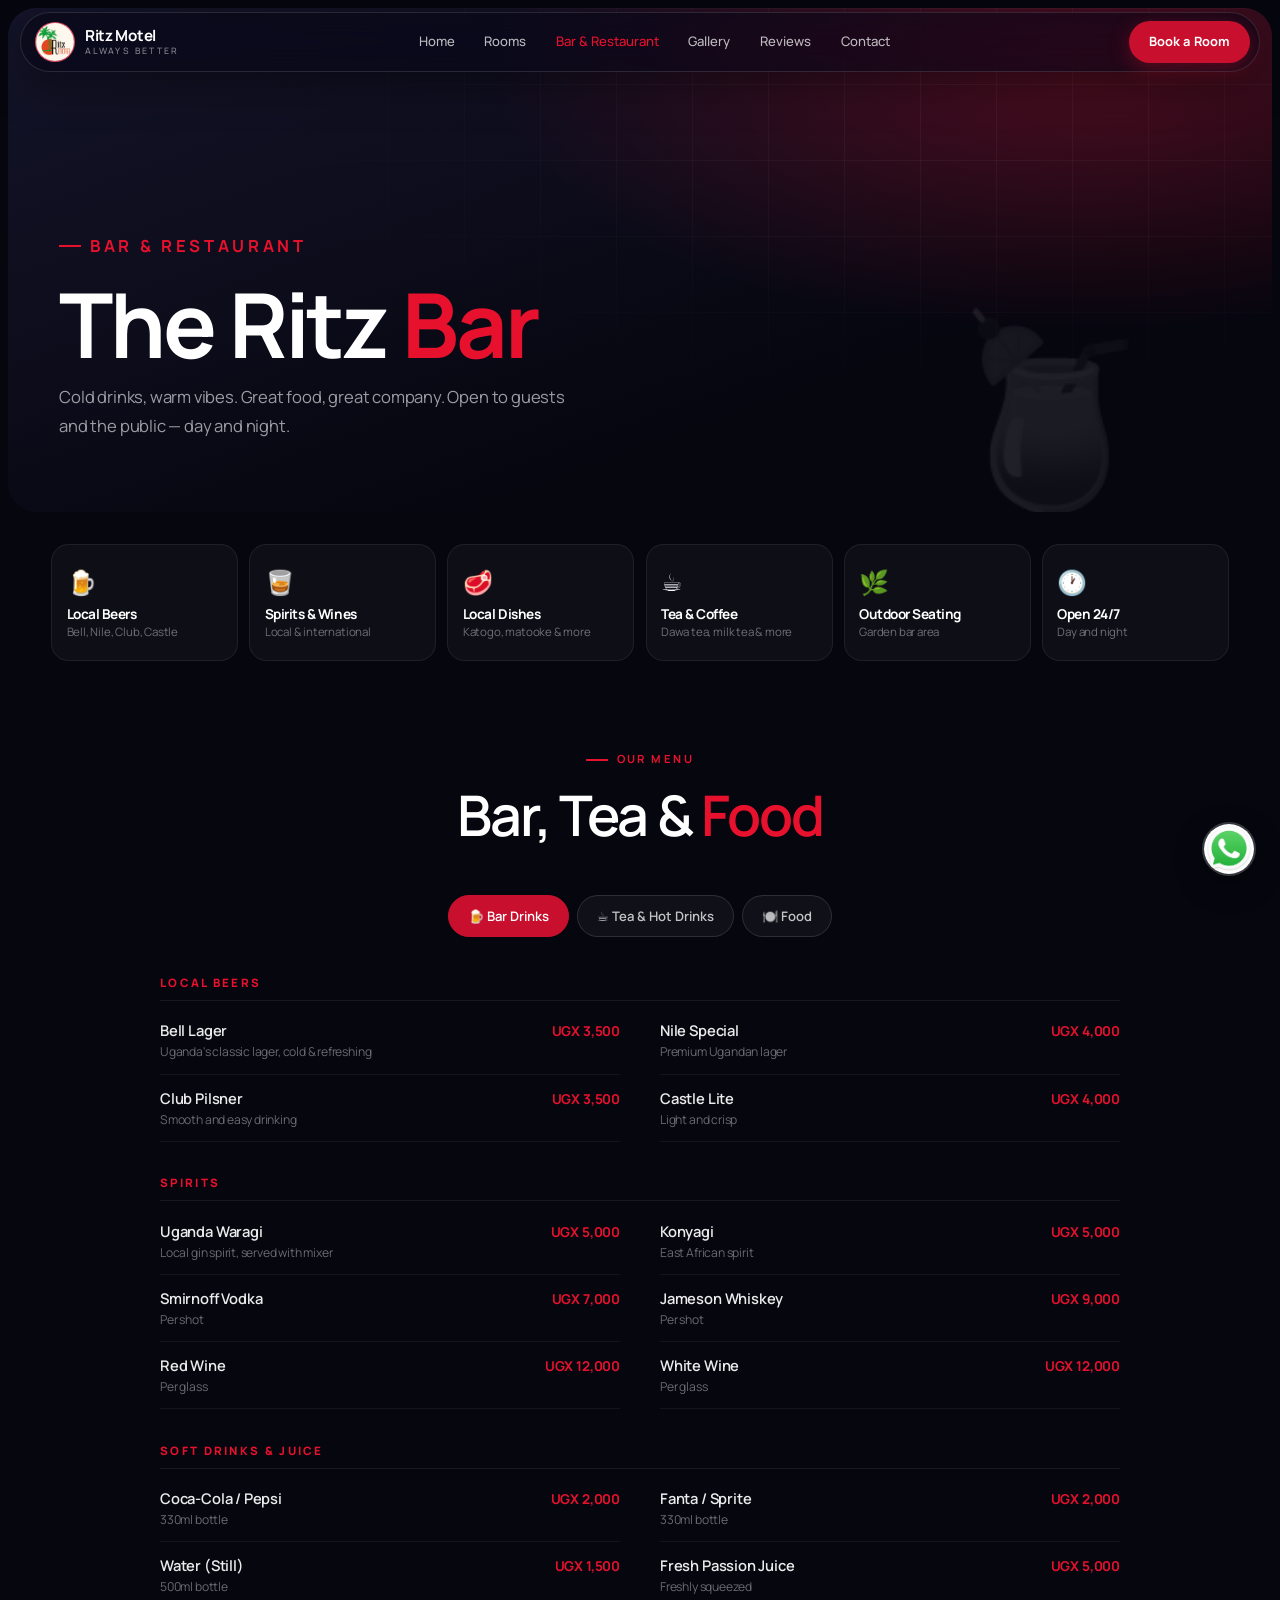
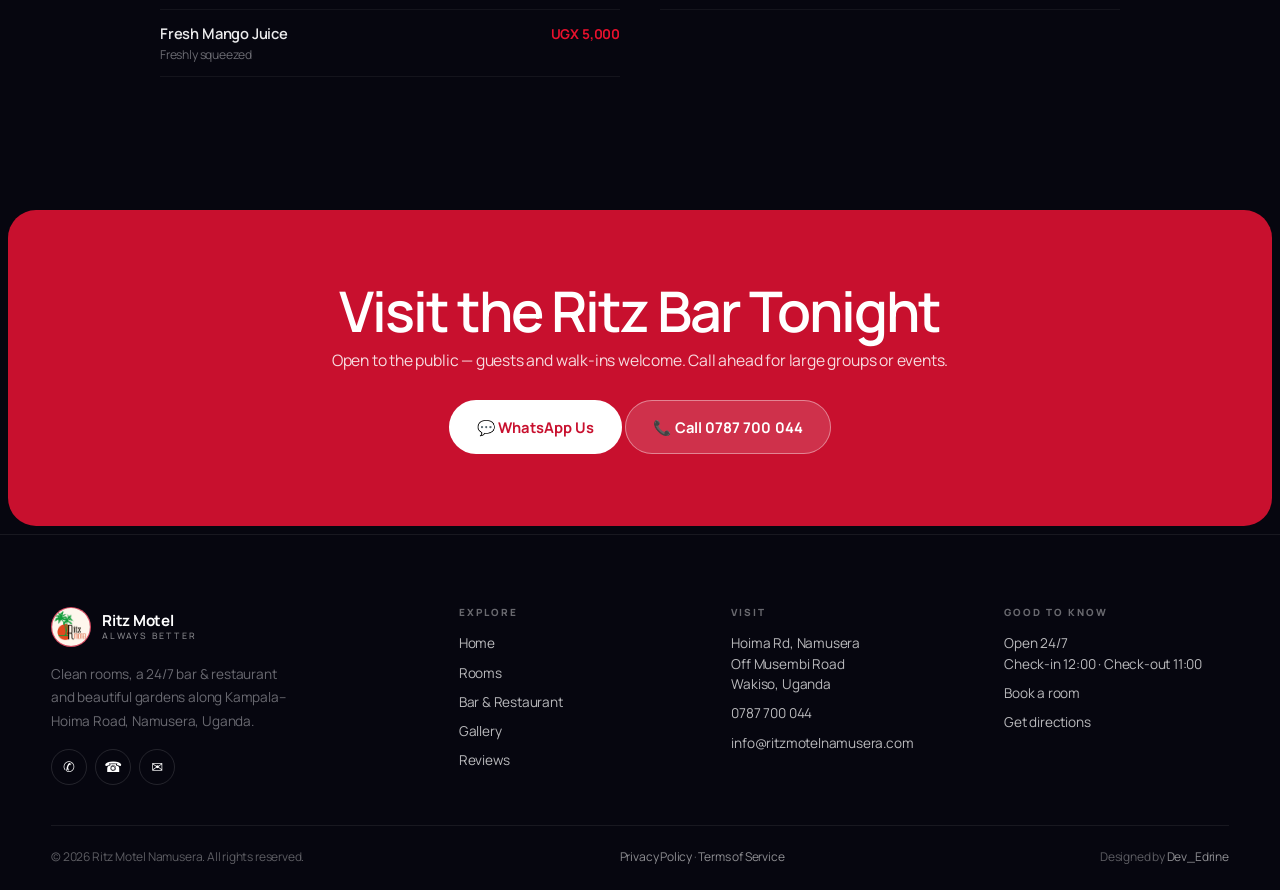
==== bar.html @ d5cdb5a2 "Redesign front-end with vibrant dark theme - New design system in style.css (Manrope, dark ink surfa" ====
<!DOCTYPE html>
<html lang="en">
<head>
<meta charset="UTF-8">
<meta name="viewport" content="width=device-width, initial-scale=1.0">
<title>Bar & Restaurant – Ritz Motel Namusera | Drinks, Food & Tea</title>
<meta name="description" content="Visit the Ritz Motel bar and restaurant. Cold beers, spirits, fresh juices, nyama choma, Ugandan dishes, tea & coffee. Open 24/7 to guests and the public.">
<meta name="robots" content="index, follow">
<link rel="canonical" href="https://ritzmotelnamusera.com/bar">
<meta property="og:type" content="website">
<meta property="og:url" content="https://ritzmotelnamusera.com/bar">
<meta property="og:title" content="Bar & Restaurant – Ritz Motel Namusera | Drinks, Food & Tea">
<meta property="og:description" content="Visit the Ritz Motel bar and restaurant. Cold beers, spirits, fresh juices, nyama choma, Ugandan dishes, tea & coffee. Open 24/7 to guests and the public.">
<meta property="og:image" content="https://ritzmotelnamusera.com/entrance_night.jpg">
<link rel="icon" type="image/jpeg" href="IMG_20260613_023639.jpg">
<link rel="preconnect" href="https://fonts.googleapis.com">
<link rel="preconnect" href="https://fonts.gstatic.com" crossorigin>
<link href="https://fonts.googleapis.com/css2?family=Manrope:wght@400;500;600;700;800&display=swap" rel="stylesheet">
<link rel="stylesheet" href="style.css">
</head>
<body>

<!-- NAV -->
<nav>
  <div class="nav-logo">
    <img src="IMG_20260613_023639.jpg" class="logo-icon" alt="Ritz Motel logo">
    <div class="logo-text">Ritz Motel <span>Always Better</span></div>
  </div>
  <ul class="nav-links" id="navLinks">
    <li><a href="index.html">Home</a></li>
    <li><a href="rooms.html">Rooms</a></li>
    <li><a href="bar.html" style="color:var(--red);">Bar &amp; Restaurant</a></li>
    <li><a href="gallery.html">Gallery</a></li>
    <li><a href="reviews.html">Reviews</a></li>
    <li><a href="index.html#contact">Contact</a></li>
  </ul>
  <a href="book.html" class="nav-cta">Book a Room</a>
  <button class="nav-toggle" aria-label="Menu" onclick="document.getElementById('navLinks').classList.toggle('open')">☰</button>
</nav>

<!-- PAGE HERO -->
<section class="page-hero">
  <div class="page-hero-content">
    <p class="sec-label">Bar & Restaurant</p>
    <h1>The Ritz <em>Bar</em></h1>
    <p>Cold drinks, warm vibes. Great food, great company. Open to guests and the public — day and night.</p>
  </div>
  <div class="page-hero-deco">🍹</div>
</section>

<!-- BAR HIGHLIGHTS STRIP -->
<div class="bar-hero-strip">
  <div class="bhs-item"><div class="bhi">🍺</div><h4>Local Beers</h4><p>Bell, Nile, Club, Castle</p></div>
  <div class="bhs-item"><div class="bhi">🥃</div><h4>Spirits & Wines</h4><p>Local & international</p></div>
  <div class="bhs-item"><div class="bhi">🥩</div><h4>Local Dishes</h4><p>Katogo, matooke & more</p></div>
  <div class="bhs-item"><div class="bhi">☕</div><h4>Tea & Coffee</h4><p>Dawa tea, milk tea & more</p></div>
  <div class="bhs-item"><div class="bhi">🌿</div><h4>Outdoor Seating</h4><p>Garden bar area</p></div>
  <div class="bhs-item"><div class="bhi">🕐</div><h4>Open 24/7</h4><p>Day and night</p></div>
</div>

<!-- MENU SECTION -->
<section class="menu-section">
  <div class="sec-head">
    <p class="sec-label">Our Menu</p>
    <h2>Bar, Tea & <em>Food</em></h2>
  </div>

  <div class="menu-tabs">
    <button class="menu-tab active" onclick="switchTab('drinks', this)">🍺 Bar Drinks</button>
    <button class="menu-tab" onclick="switchTab('tea', this)">☕ Tea & Hot Drinks</button>
    <button class="menu-tab" onclick="switchTab('food', this)">🍽️ Food</button>
  </div>

  <!-- BAR DRINKS PANEL -->
  <div class="menu-panel active" id="tab-drinks">
    <div class="menu-cat">
      <h3>Local Beers</h3>
      <div class="menu-items-grid">
        <div class="menu-item"><div class="mi-left"><div class="mi-name">Bell Lager</div><div class="mi-desc">Uganda's classic lager, cold & refreshing</div></div><div class="mi-price">UGX 3,500</div></div>
        <div class="menu-item"><div class="mi-left"><div class="mi-name">Nile Special</div><div class="mi-desc">Premium Ugandan lager</div></div><div class="mi-price">UGX 4,000</div></div>
        <div class="menu-item"><div class="mi-left"><div class="mi-name">Club Pilsner</div><div class="mi-desc">Smooth and easy drinking</div></div><div class="mi-price">UGX 3,500</div></div>
        <div class="menu-item"><div class="mi-left"><div class="mi-name">Castle Lite</div><div class="mi-desc">Light and crisp</div></div><div class="mi-price">UGX 4,000</div></div>
      </div>
    </div>
    <div class="menu-cat">
      <h3>Spirits</h3>
      <div class="menu-items-grid">
        <div class="menu-item"><div class="mi-left"><div class="mi-name">Uganda Waragi</div><div class="mi-desc">Local gin spirit, served with mixer</div></div><div class="mi-price">UGX 5,000</div></div>
        <div class="menu-item"><div class="mi-left"><div class="mi-name">Konyagi</div><div class="mi-desc">East African spirit</div></div><div class="mi-price">UGX 5,000</div></div>
        <div class="menu-item"><div class="mi-left"><div class="mi-name">Smirnoff Vodka</div><div class="mi-desc">Per shot</div></div><div class="mi-price">UGX 7,000</div></div>
        <div class="menu-item"><div class="mi-left"><div class="mi-name">Jameson Whiskey</div><div class="mi-desc">Per shot</div></div><div class="mi-price">UGX 9,000</div></div>
        <div class="menu-item"><div class="mi-left"><div class="mi-name">Red Wine</div><div class="mi-desc">Per glass</div></div><div class="mi-price">UGX 12,000</div></div>
        <div class="menu-item"><div class="mi-left"><div class="mi-name">White Wine</div><div class="mi-desc">Per glass</div></div><div class="mi-price">UGX 12,000</div></div>
      </div>
    </div>
    <div class="menu-cat">
      <h3>Soft Drinks & Juice</h3>
      <div class="menu-items-grid">
        <div class="menu-item"><div class="mi-left"><div class="mi-name">Coca-Cola / Pepsi</div><div class="mi-desc">330ml bottle</div></div><div class="mi-price">UGX 2,000</div></div>
        <div class="menu-item"><div class="mi-left"><div class="mi-name">Fanta / Sprite</div><div class="mi-desc">330ml bottle</div></div><div class="mi-price">UGX 2,000</div></div>
        <div class="menu-item"><div class="mi-left"><div class="mi-name">Water (Still)</div><div class="mi-desc">500ml bottle</div></div><div class="mi-price">UGX 1,500</div></div>
        <div class="menu-item"><div class="mi-left"><div class="mi-name">Fresh Passion Juice</div><div class="mi-desc">Freshly squeezed</div></div><div class="mi-price">UGX 5,000</div></div>
        <div class="menu-item"><div class="mi-left"><div class="mi-name">Fresh Mango Juice</div><div class="mi-desc">Freshly squeezed</div></div><div class="mi-price">UGX 5,000</div></div>
      </div>
    </div>
  </div>

  <!-- TEA & HOT DRINKS PANEL -->
  <div class="menu-panel" id="tab-tea">
    <div class="menu-cat">
      <h3>Tea & Coffee</h3>
      <div class="menu-items-grid">
        <div class="menu-item"><div class="mi-left"><div class="mi-name">Black Tea</div><div class="mi-desc">Plain, no milk</div></div><div class="mi-price">UGX 3,000</div></div>
        <div class="menu-item"><div class="mi-left"><div class="mi-name">Milk Tea</div><div class="mi-desc">Tea with fresh milk</div></div><div class="mi-price">UGX 5,000</div></div>
        <div class="menu-item"><div class="mi-left"><div class="mi-name">Lemon Tea</div><div class="mi-desc">Tea with fresh lemon</div></div><div class="mi-price">UGX 5,000</div></div>
        <div class="menu-item"><div class="mi-left"><div class="mi-name">Dawa Tea</div><div class="mi-desc">Ginger, lemon & honey herbal tea</div></div><div class="mi-price">UGX 10,000</div></div>
        <div class="menu-item"><div class="mi-left"><div class="mi-name">Black Coffee</div><div class="mi-desc">Strong Ugandan coffee</div></div><div class="mi-price">UGX 8,000</div></div>
        <div class="menu-item"><div class="mi-left"><div class="mi-name">Milk Coffee</div><div class="mi-desc">Coffee with fresh milk</div></div><div class="mi-price">UGX 7,000</div></div>
        <div class="menu-item"><div class="mi-left"><div class="mi-name">Plain Milk</div><div class="mi-desc">Fresh whole milk, hot or cold</div></div><div class="mi-price">UGX 5,000</div></div>
        <div class="menu-item"><div class="mi-left"><div class="mi-name">Hot Water</div><div class="mi-desc">Per flask</div></div><div class="mi-price">UGX 1,500</div></div>
        <div class="menu-item"><div class="mi-left"><div class="mi-name">Honey (Extra)</div><div class="mi-desc">Added to any drink</div></div><div class="mi-price">UGX 1,000</div></div>
      </div>
    </div>
  </div>

  <!-- FOOD PANEL -->
  <div class="menu-panel" id="tab-food">
    <div class="menu-cat">
      <h3>Main Dishes</h3>
      <div class="menu-items-grid">
        <div class="menu-item"><div class="mi-left"><div class="mi-name">Chips & Chicken</div><div class="mi-desc">Served with salad/kachumbari</div></div><div class="mi-price">UGX 25,000</div></div>
        <div class="menu-item"><div class="mi-left"><div class="mi-name">Beef & Chips</div><div class="mi-desc">Served with salad/kachumbari</div></div><div class="mi-price">UGX 25,000</div></div>
        <div class="menu-item"><div class="mi-left"><div class="mi-name">Goat Meat & Chips</div><div class="mi-desc">Served with salad/kachumbari</div></div><div class="mi-price">UGX 30,000</div></div>
        <div class="menu-item"><div class="mi-left"><div class="mi-name">Fish & Chips</div><div class="mi-desc">Served with salad/kachumbari</div></div><div class="mi-price">UGX 35,000</div></div>
        <div class="menu-item"><div class="mi-left"><div class="mi-name">Gizzard & Liver</div><div class="mi-desc">Served with salad/kachumbari</div></div><div class="mi-price">UGX 30,000</div></div>
        <div class="menu-item"><div class="mi-left"><div class="mi-name">Meat Katogo + Matooke</div><div class="mi-desc">Traditional Ugandan dish</div></div><div class="mi-price">UGX 10,000</div></div>
      </div>
    </div>
    <div class="menu-cat">
      <h3>Light Bites</h3>
      <div class="menu-items-grid">
        <div class="menu-item"><div class="mi-left"><div class="mi-name">Plain Chips</div><div class="mi-desc">French fries</div></div><div class="mi-price">UGX 10,000</div></div>
        <div class="menu-item"><div class="mi-left"><div class="mi-name">Plain Chips with Salad</div><div class="mi-desc">Fries + kachumbari</div></div><div class="mi-price">UGX 10,000</div></div>
        <div class="menu-item"><div class="mi-left"><div class="mi-name">Potato Wedges</div><div class="mi-desc">Seasoned oven wedges</div></div><div class="mi-price">UGX 10,000</div></div>
        <div class="menu-item"><div class="mi-left"><div class="mi-name">2 Eggs</div><div class="mi-desc">Fried or boiled</div></div><div class="mi-price">UGX 5,000</div></div>
        <div class="menu-item"><div class="mi-left"><div class="mi-name">Beef Samosa (pair)</div><div class="mi-desc">Two beef-filled samosas</div></div><div class="mi-price">UGX 4,000</div></div>
        <div class="menu-item"><div class="mi-left"><div class="mi-name">Chicken Samosa (pair)</div><div class="mi-desc">Two chicken-filled samosas</div></div><div class="mi-price">UGX 5,000</div></div>
        <div class="menu-item"><div class="mi-left"><div class="mi-name">Bread (3/4 slices)</div><div class="mi-desc">Plain or with butter</div></div><div class="mi-price">UGX 3,000</div></div>
      </div>
    </div>
    <div class="menu-cat">
      <h3>Ugandan Staples</h3>
      <div class="menu-items-grid">
        <div class="menu-item"><div class="mi-left"><div class="mi-name">Plain Katogo (Veg) + Matooke</div><div class="mi-desc">Vegetable katogo, traditional style</div></div><div class="mi-price">UGX 10,000</div></div>
        <div class="menu-item"><div class="mi-left"><div class="mi-name">Rice</div><div class="mi-desc">Plain steamed rice</div></div><div class="mi-price">UGX 5,000</div></div>
        <div class="menu-item"><div class="mi-left"><div class="mi-name">Matooke</div><div class="mi-desc">Steamed green banana</div></div><div class="mi-price">UGX 10,000</div></div>
        <div class="menu-item"><div class="mi-left"><div class="mi-name">Cassava</div><div class="mi-desc">Boiled cassava</div></div><div class="mi-price">UGX 5,000</div></div>
        <div class="menu-item"><div class="mi-left"><div class="mi-name">Cowpeas</div><div class="mi-desc">Cooked cowpea beans</div></div><div class="mi-price">UGX 10,000</div></div>
      </div>
    </div>
    <div style="background:rgba(255,255,255,0.04);border:1px solid rgba(255,255,255,0.12);border-radius:12px;padding:16px 20px;margin-top:18px;font-size:13px;color:var(--muted);line-height:1.7;">
      <strong>📝 Note:</strong> All dishes are served with salad/kachumbari. The accompaniment can be changed to posho, rice, spaghetti, matooke, or cassava — just ask!
    </div>
  </div>
</section>

<!-- BOOKING BANNER -->
<section class="book-banner">
  <h2>Visit the Ritz Bar Tonight</h2>
  <p>Open to the public — guests and walk-ins welcome. Call ahead for large groups or events.</p>
  <a href="https://wa.me/256787700044?text=Hello%20Ritz%20Motel!%20I'd%20like%20to%20enquire%20about%20the%20bar%20and%20restaurant." class="btn-wa" target="_blank">💬 WhatsApp Us</a>
  <a href="tel:+256787700044" class="btn-call">📞 Call 0787 700 044</a>
</section>

<!-- FOOTER -->
<footer>
  <div class="footer-inner">
    <div class="footer-grid">
      <div class="footer-brand">
        <div class="nav-logo">
          <img src="IMG_20260613_023639.jpg" class="logo-icon" alt="Ritz Motel logo">
          <div class="logo-text">Ritz Motel <span>Always Better</span></div>
        </div>
        <p>Clean rooms, a 24/7 bar &amp; restaurant and beautiful gardens along Kampala–Hoima Road, Namusera, Uganda.</p>
        <div class="footer-social">
          <a href="https://wa.me/256787700044" aria-label="WhatsApp" target="_blank" rel="noopener">✆</a>
          <a href="tel:+256787700044" aria-label="Call">☎</a>
          <a href="mailto:info@ritzmotelnamusera.com" aria-label="Email">✉</a>
        </div>
      </div>
      <div class="footer-col">
        <h5>Explore</h5>
        <a href="index.html">Home</a>
        <a href="rooms.html">Rooms</a>
        <a href="bar.html">Bar &amp; Restaurant</a>
        <a href="gallery.html">Gallery</a>
        <a href="reviews.html">Reviews</a>
      </div>
      <div class="footer-col">
        <h5>Visit</h5>
        <p>Hoima Rd, Namusera<br>Off Musembi Road<br>Wakiso, Uganda</p>
        <a href="tel:+256787700044">0787 700 044</a>
        <a href="mailto:info@ritzmotelnamusera.com">info@ritzmotelnamusera.com</a>
      </div>
      <div class="footer-col">
        <h5>Good to know</h5>
        <p>Open 24/7<br>Check-in 12:00 · Check-out 11:00</p>
        <a href="book.html">Book a room</a>
        <a href="index.html#contact">Get directions</a>
      </div>
    </div>
    <div class="footer-bottom">
      <span>© 2026 Ritz Motel Namusera. All rights reserved.</span>
      <span><a href="privacy.html">Privacy Policy</a> · <a href="terms.html">Terms of Service</a></span>
      <span>Designed by <a href="https://wa.me/256761273024" target="_blank" rel="noopener">Dev_Edrine</a></span>
    </div>
  </div>
</footer>

<a href="https://wa.me/256787700044"><img src="images (4).jpeg" class="float-wa" title="Chat on WhatsApp"></a>

<script>

  function switchTab(tab, btn) {
    document.querySelectorAll('.menu-panel').forEach(p => p.classList.remove('active'));
    document.querySelectorAll('.menu-tab').forEach(b => b.classList.remove('active'));
    document.getElementById('tab-' + tab).classList.add('active');
    btn.classList.add('active');
  }
</script>
</body>
</html>
---- style.css ----
/* =========================================================
   RITZ MOTEL NAMUSERA — VIBRANT EDITION
   Dark editorial look · Manrope · red accent
========================================================= */

:root {
  /* brand */
  --red: #C8102E;
  --red-bright: #E8112D;
  --red-dark: #9B0C22;
  --red-light: #FDECEA;

  /* dark surfaces */
  --ink: #06060F;
  --ink-2: #0C0C1C;
  --ink-3: #14142A;

  /* light surfaces */
  --paper: #F1F1F4;
  --paper-2: #F8F8FB;
  --white: #FFFFFF;
  --cream: #F6F1EC;
  --off-white: #F1F1F4;

  /* type */
  --text: #0A0A14;
  --text-soft: #5B5B70;
  --muted: rgba(245, 245, 250, 0.62);
  --muted-2: rgba(245, 245, 250, 0.42);

  /* lines */
  --border: #E3E3EA;
  --line-dark: rgba(255, 255, 255, 0.12);
  --line-dark-soft: rgba(255, 255, 255, 0.07);

  --gold: #D9A441;
  --green: #2E7D32;
  --green-light: #E8F5E9;

  --maxw: 1280px;
  --gutter: clamp(1.15rem, 4vw, 4.25rem);
  --radius-xl: 2rem;
  --radius-lg: 1.35rem;
  --radius-md: 1rem;
  --radius-pill: 100px;
  --ease: cubic-bezier(.22, .8, .28, 1);
}

*, *::before, *::after { margin: 0; padding: 0; box-sizing: border-box; }

html { scroll-behavior: smooth; -webkit-text-size-adjust: 100%; }

body {
  font-family: 'Manrope', 'Tahoma', system-ui, sans-serif;
  background: var(--ink);
  color: #F5F5FA;
  font-size: 1.0625rem;
  line-height: 1.5;
  letter-spacing: -0.011em;
  overflow-x: hidden;
  -webkit-font-smoothing: antialiased;
}

img { max-width: 100%; display: block; }
a { color: inherit; }
button { font-family: inherit; }
::selection { background: var(--red); color: #fff; }

h1, h2, h3, h4, h5 {
  font-weight: 700;
  letter-spacing: -0.035em;
  line-height: 1.02;
}
h1 { font-size: clamp(2.9rem, 7vw, 5.75rem); }
h2 { font-size: clamp(2rem, 4.4vw, 3.5rem); font-weight: 600; }
h3 { font-size: clamp(1.35rem, 2.2vw, 1.9rem); }
h4 { font-size: 1.05rem; }
p { line-height: 1.65; }

/* ── shared bits ───────────────────────────────────────── */
.padding-global { width: 100%; max-width: var(--maxw); margin: 0 auto; padding-left: var(--gutter); padding-right: var(--gutter); }

.sec-label {
  display: flex;
  align-items: center;
  gap: 0.55rem;
  font-size: 0.7rem;
  font-weight: 700;
  letter-spacing: 0.22em;
  text-transform: uppercase;
  color: var(--red-bright);
  margin-bottom: 1.1rem;
}
.sec-label::before {
  content: '';
  width: 22px;
  height: 2px;
  background: var(--red-bright);
  flex-shrink: 0;
}

.sec-head { text-align: center; margin-bottom: clamp(2.25rem, 4vw, 3.5rem); }
.sec-head .sec-label { justify-content: center; }
.sec-head h2 { color: var(--text); }
.sec-head h2 em { color: var(--red); font-style: normal; }

h1 em, h2 em, h3 em, .hero h1 em, .about-text h2 em,
.bar-hero h2 em, .contact h2 em, .rooms-header h2 em,
.bar-text h2 em { font-style: normal; color: var(--red-bright); }

.section-light {
  background: var(--paper);
  color: var(--text);
  border-radius: var(--radius-xl);
  margin: 0 0.5rem;
}
.section-dark { background: var(--ink); color: #F5F5FA; }

/* ── NAV ───────────────────────────────────────────────── */
nav {
  position: fixed;
  top: 0.75rem;
  left: 50%;
  transform: translateX(-50%);
  z-index: 1000;
  width: calc(100% - 1.5rem);
  max-width: 1240px;
  display: flex;
  align-items: center;
  gap: 0.75rem;
  padding: 0.5rem 0.55rem 0.5rem 0.85rem;
  background: rgba(8, 8, 22, 0.68);
  border: 1px solid rgba(255, 255, 255, 0.12);
  border-radius: var(--radius-pill);
  backdrop-filter: blur(20px) saturate(150%);
  -webkit-backdrop-filter: blur(20px) saturate(150%);
  box-shadow: 0 14px 44px rgba(0, 0, 0, 0.38);
}

.nav-logo { display: flex; align-items: center; gap: 0.65rem; flex-shrink: 0; }

.logo-icon {
  width: 40px;
  height: 40px;
  border-radius: 50%;
  object-fit: cover;
  border: 1px solid rgba(255, 255, 255, 0.25);
  background: var(--red);
  flex-shrink: 0;
}

.logo-text {
  font-size: 0.95rem;
  font-weight: 700;
  line-height: 1.05;
  letter-spacing: -0.02em;
  color: #fff;
  white-space: nowrap;
}
.logo-text span {
  display: block;
  font-size: 0.55rem;
  font-weight: 500;
  letter-spacing: 0.24em;
  text-transform: uppercase;
  color: rgba(255, 255, 255, 0.5);
  margin-top: 3px;
}

.nav-links {
  display: flex;
  align-items: center;
  gap: 0.15rem;
  list-style: none;
  margin-left: auto;
  margin-right: auto;
}
.nav-links a {
  display: inline-block;
  padding: 0.55rem 0.85rem;
  border-radius: var(--radius-pill);
  color: rgba(255, 255, 255, 0.72);
  text-decoration: none;
  font-size: 0.82rem;
  font-weight: 500;
  letter-spacing: 0;
  transition: color .2s, background .2s;
  white-space: nowrap;
}
.nav-links a:hover { color: #fff; background: rgba(255, 255, 255, 0.08); }
.nav-links a[style*="var(--red)"] { color: var(--red-bright) !important; }

.nav-cta {
  flex-shrink: 0;
  display: inline-flex;
  align-items: center;
  gap: 0.4rem;
  background: var(--red);
  color: #fff;
  padding: 0.7rem 1.25rem;
  border-radius: var(--radius-pill);
  text-decoration: none;
  font-size: 0.8rem;
  font-weight: 700;
  letter-spacing: 0.01em;
  white-space: nowrap;
  transition: background .2s, transform .2s, box-shadow .2s;
  box-shadow: 0 6px 20px rgba(200, 16, 46, 0.35);
}
.nav-cta:hover { background: var(--red-bright); transform: translateY(-1px); box-shadow: 0 10px 26px rgba(200, 16, 46, 0.45); }

.nav-toggle {
  display: none;
  background: rgba(255, 255, 255, 0.08);
  border: 1px solid var(--line-dark);
  color: #fff;
  font-size: 1.1rem;
  width: 42px;
  height: 42px;
  border-radius: 50%;
  cursor: pointer;
  flex-shrink: 0;
}

/* ── BUTTONS ───────────────────────────────────────────── */
.btn-red, .btn-ghost, .btn-outline, .btn-outline-red, .btn-small,
.room-btn, .bf-submit, .rf-submit, .btn-wa, .btn-call {
  display: inline-flex;
  align-items: center;
  justify-content: center;
  gap: 0.5rem;
  border-radius: var(--radius-pill);
  font-family: inherit;
  font-size: 0.92rem;
  font-weight: 700;
  letter-spacing: 0.005em;
  text-decoration: none;
  border: 1px solid transparent;
  cursor: pointer;
  padding: 0.95rem 1.7rem;
  transition: transform .25s var(--ease), background .25s, color .25s, border-color .25s, box-shadow .25s;
}

.btn-red {
  background: var(--red);
  color: #fff;
  box-shadow: 0 8px 26px rgba(200, 16, 46, 0.35);
}
.btn-red:hover { background: var(--red-bright); transform: translateY(-2px); box-shadow: 0 12px 32px rgba(200, 16, 46, 0.45); }

.btn-ghost {
  background: rgba(255, 255, 255, 0.07);
  border-color: rgba(255, 255, 255, 0.28);
  color: #fff;
  backdrop-filter: blur(12px);
}
.btn-ghost:hover { background: #fff; color: var(--ink); border-color: #fff; transform: translateY(-2px); }

.btn-outline, .btn-outline-red {
  background: transparent;
  border-color: var(--red);
  color: var(--red);
}
.btn-outline:hover, .btn-outline-red:hover { background: var(--red); color: #fff; transform: translateY(-2px); }

.btn-small {
  padding: 0.7rem 1.25rem;
  font-size: 0.8rem;
  background: var(--red);
  color: #fff;
}
.btn-small:hover { background: var(--red-bright); transform: translateY(-2px); }

/* ── HERO ──────────────────────────────────────────────── */
.hero {
  position: relative;
  margin: 0.5rem;
  height: calc(100svh - 1rem);
  min-height: 640px;
  border-radius: 1.75rem;
  overflow: hidden;
  background: #0A0A18;
  display: flex;
  align-items: flex-end;
  padding: 0 var(--gutter) clamp(8.5rem, 16vh, 11rem);
  isolation: isolate;
}

.hero-carousel { position: absolute; inset: 0; z-index: 0; }
.carousel-slide {
  position: absolute;
  inset: 0;
  background-size: cover;
  background-position: center;
  opacity: 0;
  transform: scale(1.04);
  transition: opacity 1.2s ease, transform 7s linear;
}
.carousel-slide.active { opacity: 1; transform: scale(1); }

.hero-overlay {
  position: absolute;
  inset: 0;
  z-index: 1;
  background:
    radial-gradient(90% 70% at 15% 90%, rgba(6, 6, 15, 0.85) 0%, rgba(6, 6, 15, 0) 62%),
    linear-gradient(180deg, rgba(6, 6, 15, 0.35) 0%, rgba(6, 6, 15, 0.15) 38%, rgba(6, 6, 15, 0.88) 100%);
}

.hero-content {
  position: relative;
  z-index: 3;
  text-align: left;
  color: #fff;
  max-width: 900px;
  animation: fadeInUp .9s var(--ease);
}

.hero-tag {
  display: inline-flex;
  align-items: center;
  gap: 0.55rem;
  padding: 0.5rem 1rem 0.5rem 0.8rem;
  border: 1px solid rgba(255, 255, 255, 0.2);
  background: rgba(255, 255, 255, 0.07);
  border-radius: var(--radius-pill);
  backdrop-filter: blur(10px);
  font-size: 0.68rem;
  font-weight: 600;
  letter-spacing: 0.2em;
  text-transform: uppercase;
  color: rgba(255, 255, 255, 0.88);
  margin-bottom: 1.4rem;
}
.hero-tag::before {
  content: '';
  width: 7px;
  height: 7px;
  border-radius: 50%;
  background: var(--red-bright);
  box-shadow: 0 0 0 4px rgba(232, 17, 45, 0.22);
}

.hero h1 {
  font-size: clamp(3.2rem, 8.2vw, 7rem);
  font-weight: 700;
  line-height: 0.94;
  letter-spacing: -0.05em;
  margin-bottom: 0.9rem;
}
.hero h1 em { color: var(--red-bright); }

.hero-sub {
  font-size: 0.82rem;
  font-weight: 500;
  letter-spacing: 0.24em;
  text-transform: uppercase;
  color: rgba(255, 255, 255, 0.62);
  margin-bottom: 1.1rem;
}

.hero-bar { display: none; }

.hero-content > p:last-of-type {
  font-size: clamp(0.95rem, 1.3vw, 1.08rem);
  line-height: 1.6;
  color: rgba(255, 255, 255, 0.78);
  max-width: 540px;
  margin-bottom: 1.9rem;
}

.hero-btns { display: flex; gap: 0.75rem; flex-wrap: wrap; }

.carousel-dots {
  position: absolute;
  right: var(--gutter);
  bottom: clamp(8.6rem, 16.2vh, 11.2rem);
  z-index: 4;
  display: flex;
  align-items: center;
  gap: 0.5rem;
}
.dot {
  width: 8px;
  height: 8px;
  border-radius: var(--radius-pill);
  border: none;
  background: rgba(255, 255, 255, 0.4);
  cursor: pointer;
  padding: 0;
  transition: all .3s var(--ease);
}
.dot:hover { background: rgba(255, 255, 255, 0.75); }
.dot.active { width: 30px; background: var(--red-bright); }

.scroll-hint { display: none; }

@keyframes fadeInUp {
  from { opacity: 0; transform: translateY(28px); }
  to { opacity: 1; transform: translateY(0); }
}

/* ── STRIP / floating hero cards ───────────────────────── */
.strip {
  position: relative;
  z-index: 6;
  max-width: 1240px;
  margin: -7rem auto 0;
  padding: 0 var(--gutter);
  display: grid;
  grid-template-columns: repeat(4, 1fr);
  gap: 0.7rem;
}

.strip-item {
  position: relative;
  display: flex;
  flex-direction: column;
  justify-content: flex-end;
  min-height: 190px;
  padding: 1.1rem;
  border-radius: 1.15rem;
  overflow: hidden;
  text-decoration: none;
  color: #fff;
  background: #16162C;
  border: 1px solid rgba(255, 255, 255, 0.14);
  isolation: isolate;
  transition: transform .35s var(--ease), border-color .35s;
}
.strip-item::after {
  content: '';
  position: absolute;
  inset: 0;
  z-index: -1;
  background: linear-gradient(180deg, rgba(6, 6, 15, 0.05) 0%, rgba(6, 6, 15, 0.55) 58%, rgba(6, 6, 15, 0.92) 100%);
}
.strip-item:hover { transform: translateY(-6px); border-color: rgba(232, 17, 45, 0.65); }

.strip-img {
  position: absolute;
  inset: 0;
  z-index: -2;
  background-size: cover;
  background-position: center;
  transition: transform .7s var(--ease);
}
.strip-item:hover .strip-img { transform: scale(1.07); }

.strip-num {
  position: absolute;
  top: 0.85rem;
  left: 1.1rem;
  font-size: 0.7rem;
  font-weight: 700;
  letter-spacing: 0.16em;
  color: rgba(255, 255, 255, 0.6);
}
.strip-icon {
  width: 38px;
  height: 38px;
  border-radius: 50%;
  background: rgba(255, 255, 255, 0.12);
  border: 1px solid rgba(255, 255, 255, 0.22);
  backdrop-filter: blur(8px);
  display: flex;
  align-items: center;
  justify-content: center;
  margin-bottom: 0.7rem;
}
.strip-icon svg { width: 19px; height: 19px; fill: none; stroke: #fff; stroke-width: 1.6; stroke-linecap: round; stroke-linejoin: round; }
.strip-item h3 { font-size: 1rem; font-weight: 700; letter-spacing: -0.02em; margin-bottom: 0.15rem; }
.strip-item p { font-size: 0.78rem; color: rgba(255, 255, 255, 0.66); line-height: 1.4; }

/* ── MARQUEE ───────────────────────────────────────────── */
.marquee {
  margin-top: 0.9rem;
  background: var(--red);
  color: #fff;
  overflow: hidden;
  padding: 0.8rem 0;
  border-radius: 0.6rem;
  margin-left: 0.5rem;
  margin-right: 0.5rem;
}
.marquee-track {
  display: flex;
  width: max-content;
  animation: marquee 38s linear infinite;
}
.marquee-track span {
  display: inline-flex;
  align-items: center;
  gap: 1.6rem;
  padding-right: 1.6rem;
  font-size: 0.78rem;
  font-weight: 700;
  letter-spacing: 0.18em;
  text-transform: uppercase;
  white-space: nowrap;
}
.marquee-track span::after { content: '✦'; color: rgba(255, 255, 255, 0.55); font-size: 0.7rem; }
@keyframes marquee { from { transform: translateX(0); } to { transform: translateX(-50%); } }

/* ── ABOUT ─────────────────────────────────────────────── */
.about {
  display: grid;
  grid-template-columns: 1.02fr 0.98fr;
  gap: clamp(2rem, 6vw, 5.5rem);
  align-items: center;
  max-width: var(--maxw);
  margin: 0 auto;
  padding: clamp(4.5rem, 9vw, 8rem) var(--gutter);
}

.about-text { background: transparent; padding: 0; color: #F5F5FA; }
.about-text h2 { font-size: clamp(2rem, 4vw, 3.25rem); color: #fff; margin-bottom: 1.3rem; line-height: 1.04; }
.about-text h2 em { color: var(--red-bright); }
.about-text p { font-size: 0.98rem; line-height: 1.75; color: var(--muted); margin-bottom: 1.1rem; max-width: 52ch; }

.stats-row { display: grid; grid-template-columns: repeat(3, 1fr); gap: 0.65rem; margin-top: 1.9rem; }
.stat-box {
  background: rgba(255, 255, 255, 0.035);
  border: 1px solid var(--line-dark);
  border-radius: var(--radius-md);
  padding: 1.1rem 0.9rem;
  text-align: left;
  transition: border-color .25s, background .25s;
}
.stat-box:hover { border-color: rgba(232, 17, 45, 0.5); background: rgba(255, 255, 255, 0.055); }
.stat-box .num { display: block; font-size: clamp(1.5rem, 2.4vw, 2.1rem); font-weight: 700; letter-spacing: -0.04em; color: #fff; line-height: 1; }
.stat-box .lbl { display: block; margin-top: 0.45rem; font-size: 0.62rem; font-weight: 600; letter-spacing: 0.16em; text-transform: uppercase; color: var(--muted-2); }

.about-visual {
  position: relative;
  min-height: 520px;
  border-radius: 1.6rem;
  overflow: hidden;
  display: flex;
  align-items: flex-end;
  background: linear-gradient(160deg, #1A1A32, #0A0A18);
  border: 1px solid var(--line-dark);
  isolation: isolate;
}
.about-visual::before {
  content: '';
  position: absolute;
  inset: 0;
  z-index: -1;
  background: url('motel-building.jpg') center/cover no-repeat;
  transition: transform .9s var(--ease);
}
.about-visual:hover::before { transform: scale(1.05); }
.about-visual::after {
  content: '';
  position: absolute;
  inset: 0;
  z-index: -1;
  background: linear-gradient(180deg, rgba(6, 6, 15, 0.05) 30%, rgba(6, 6, 15, 0.88) 100%);
}
.about-pattern {
  position: absolute;
  inset: 0;
  background-image:
    linear-gradient(rgba(255, 255, 255, 0.05) 1px, transparent 1px),
    linear-gradient(90deg, rgba(255, 255, 255, 0.05) 1px, transparent 1px);
  background-size: 64px 64px;
  mask-image: radial-gradient(70% 60% at 80% 15%, #000 0%, transparent 75%);
  -webkit-mask-image: radial-gradient(70% 60% at 80% 15%, #000 0%, transparent 75%);
  pointer-events: none;
}
.about-visual-text { position: relative; z-index: 2; padding: clamp(1.4rem, 3vw, 2.4rem); color: #fff; }
.about-visual-text .av-icon { display: none; }
.about-visual-text h3 { font-size: clamp(1.8rem, 3.4vw, 2.8rem); font-weight: 700; letter-spacing: -0.04em; margin-bottom: 0.35rem; }
.about-visual-text p { font-size: 0.68rem; letter-spacing: 0.22em; text-transform: uppercase; color: rgba(255, 255, 255, 0.6); }

/* ── EXPERIENCES (numbered rows) ───────────────────────── */
.teasers {
  background: var(--paper);
  color: var(--text);
  border-radius: var(--radius-xl);
  margin: 0 0.5rem;
  padding: clamp(4rem, 8vw, 7rem) var(--gutter);
}
.teasers .sec-head h2 { color: var(--text); }

.exp-list { max-width: 1120px; margin: 0 auto; display: flex; flex-direction: column; }

.exp-row {
  display: grid;
  grid-template-columns: 1fr 0.9fr;
  gap: clamp(1.5rem, 4vw, 4rem);
  align-items: center;
  padding: clamp(1.6rem, 3vw, 2.6rem) 0;
  border-top: 1px solid var(--border);
  text-decoration: none;
  color: var(--text);
  transition: opacity .25s;
}
.exp-row:last-child { border-bottom: 1px solid var(--border); }
.exp-row:nth-child(even) .exp-media { order: -1; }

.exp-media {
  position: relative;
  border-radius: 1.2rem;
  overflow: hidden;
  aspect-ratio: 16 / 10;
  background: #DDD;
}
.exp-media img { width: 100%; height: 100%; object-fit: cover; transition: transform .8s var(--ease); }
.exp-row:hover .exp-media img { transform: scale(1.06); }
.exp-media::after {
  content: '';
  position: absolute;
  inset: 0;
  background: linear-gradient(180deg, transparent 55%, rgba(6, 6, 15, 0.4) 100%);
}

.exp-body { padding: 0.25rem 0; }
.exp-num {
  display: inline-block;
  font-size: 0.72rem;
  font-weight: 700;
  letter-spacing: 0.18em;
  color: var(--red);
  margin-bottom: 0.9rem;
}
.exp-body h3 { font-size: clamp(1.5rem, 2.6vw, 2.1rem); font-weight: 700; color: var(--text); margin-bottom: 0.6rem; letter-spacing: -0.03em; }
.exp-body p { font-size: 0.95rem; color: var(--text-soft); line-height: 1.7; max-width: 46ch; margin-bottom: 1.1rem; }
.exp-link {
  display: inline-flex;
  align-items: center;
  gap: 0.5rem;
  font-size: 0.82rem;
  font-weight: 700;
  color: var(--red);
  letter-spacing: 0.02em;
}
.exp-link::after { content: '→'; transition: transform .25s var(--ease); }
.exp-row:hover .exp-link::after { transform: translateX(5px); }

/* ── ROOMS ─────────────────────────────────────────────── */
.rooms-collection {
  background: var(--ink);
  padding: clamp(4.5rem, 9vw, 8rem) var(--gutter);
}
.rooms-header { text-align: center; max-width: 760px; margin: 0 auto clamp(2.5rem, 5vw, 4rem); }
.rooms-header .sec-label { justify-content: center; color: var(--red-bright); }
.rooms-header h2 { color: #fff; margin-bottom: 0.9rem; }
.rooms-header h2 em { color: var(--red-bright); }
.rooms-subtitle { font-size: 0.98rem; color: var(--muted); line-height: 1.7; }

.rooms-grid {
  display: grid;
  grid-template-columns: repeat(4, 1fr);
  gap: 1rem;
  max-width: var(--maxw);
  margin: 0 auto 2.5rem;
}

.room-card {
  position: relative;
  background: #0E0E1E;
  border: 1px solid var(--line-dark);
  border-radius: 1.25rem;
  overflow: hidden;
  display: flex;
  flex-direction: column;
  transition: transform .35s var(--ease), border-color .35s, box-shadow .35s;
}
.room-card:hover { transform: translateY(-7px); border-color: rgba(232, 17, 45, 0.55); box-shadow: 0 24px 50px rgba(0, 0, 0, 0.45); }
.room-card.featured { border-color: rgba(232, 17, 45, 0.75); }

.room-badge {
  position: absolute;
  top: 0.85rem;
  left: 0.85rem;
  z-index: 3;
  background: var(--red);
  color: #fff;
  padding: 0.35rem 0.75rem;
  border-radius: var(--radius-pill);
  font-size: 0.58rem;
  font-weight: 800;
  letter-spacing: 0.14em;
  text-transform: uppercase;
}

.room-image {
  position: relative;
  width: 100%;
  height: 230px;
  background-size: cover;
  background-position: center;
  transition: transform .8s var(--ease);
}
.room-card:hover .room-image { transform: scale(1.04); }

.room-overlay {
  position: absolute;
  inset: 0;
  display: flex;
  flex-direction: column;
  justify-content: flex-end;
  align-items: flex-start;
  gap: 0.4rem;
  padding: 0.85rem;
  background: linear-gradient(to top, rgba(6, 6, 15, 0.78) 0%, transparent 65%);
}
.room-price-badge {
  background: rgba(255, 255, 255, 0.12);
  border: 1px solid rgba(255, 255, 255, 0.25);
  backdrop-filter: blur(8px);
  color: #fff;
  padding: 0.35rem 0.7rem;
  border-radius: var(--radius-pill);
  font-size: 0.72rem;
  font-weight: 700;
}
.breakfast-badge {
  background: rgba(217, 164, 65, 0.16);
  border: 1px solid rgba(217, 164, 65, 0.5);
  color: #F2C879;
  padding: 0.3rem 0.7rem;
  border-radius: var(--radius-pill);
  font-size: 0.66rem;
  font-weight: 700;
  letter-spacing: 0.03em;
}

.room-content { padding: 1.3rem 1.25rem 1.25rem; display: flex; flex-direction: column; flex: 1; }
.room-content h3 { font-size: 1.25rem; font-weight: 700; color: #fff; margin-bottom: 0.45rem; letter-spacing: -0.03em; }
.room-desc { font-size: 0.85rem; color: var(--muted); line-height: 1.6; margin-bottom: 1rem; }
.room-amenities { display: flex; flex-direction: column; gap: 0.42rem; margin-bottom: 1.2rem; flex: 1; }
.amenity { display: flex; align-items: center; gap: 0.55rem; font-size: 0.8rem; color: rgba(255, 255, 255, 0.72); }
.amenity::before { content: ''; width: 5px; height: 5px; border-radius: 50%; background: var(--red-bright); flex-shrink: 0; }
.room-footer { display: flex; align-items: center; justify-content: space-between; gap: 0.5rem; padding-top: 1rem; border-top: 1px solid var(--line-dark-soft); margin-top: auto; }
.room-btn { padding: 0.65rem 1.05rem; font-size: 0.76rem; background: var(--red); color: #fff; }
.room-btn:hover { background: var(--red-bright); transform: translateY(-2px); }
.room-btn.btn-primary { background: var(--red); }
.room-price { font-size: 0.85rem; font-weight: 700; color: #fff; white-space: nowrap; }

.rooms-cta {
  max-width: var(--maxw);
  margin: 0 auto;
  background: rgba(255, 255, 255, 0.035);
  border: 1px solid var(--line-dark);
  border-radius: 1.25rem;
  padding: clamp(1.5rem, 3vw, 2.2rem);
  display: flex;
  align-items: center;
  justify-content: space-between;
  gap: 1.5rem;
  flex-wrap: wrap;
}
.rooms-cta p { font-size: 0.9rem; color: var(--muted); line-height: 1.6; max-width: 62ch; margin: 0; }
.rooms-cta .btn-outline { border-color: rgba(255, 255, 255, 0.3); color: #fff; }
.rooms-cta .btn-outline:hover { background: #fff; color: var(--ink); border-color: #fff; }

/* ── REVIEWS ───────────────────────────────────────────── */
.reviews {
  background: var(--paper);
  color: var(--text);
  border-radius: var(--radius-xl);
  margin: 0.5rem;
  padding: clamp(4rem, 8vw, 7rem) var(--gutter);
  text-align: center;
}
.reviews .sec-head { margin-bottom: 2rem; }
.reviews .sec-head h2 { color: var(--text); }
.reviews .sec-head h2 em { color: var(--red); }

.reviews-overall {
  display: inline-flex;
  flex-direction: column;
  align-items: center;
  gap: 0.25rem;
  background: #fff;
  border: 1px solid var(--border);
  border-radius: 1.25rem;
  padding: 1.4rem 2.6rem;
  margin-bottom: 2.5rem;
}
.ov-score { font-size: 3.2rem; font-weight: 700; line-height: 1; letter-spacing: -0.05em; color: var(--text); }
.ov-stars { color: var(--gold); font-size: 1.05rem; letter-spacing: 0.2em; }
.ov-label { font-size: 0.66rem; font-weight: 700; letter-spacing: 0.16em; text-transform: uppercase; color: var(--text-soft); }

.reviews-grid {
  display: grid;
  grid-template-columns: repeat(3, 1fr);
  gap: 1rem;
  max-width: var(--maxw);
  margin: 0 auto;
  text-align: left;
}
.review-card {
  background: #fff;
  border: 1px solid var(--border);
  border-radius: 1.2rem;
  padding: 1.5rem;
  display: flex;
  flex-direction: column;
  gap: 0.8rem;
  transition: transform .35s var(--ease), box-shadow .35s;
}
.review-card:hover { transform: translateY(-5px); box-shadow: 0 18px 40px rgba(10, 10, 20, 0.1); }
.rv-stars { color: var(--gold); font-size: 0.95rem; letter-spacing: 0.18em; }
.rv-text { font-size: 0.92rem; color: var(--text-soft); line-height: 1.7; flex: 1; }
.rv-author { display: flex; align-items: center; gap: 0.7rem; border-top: 1px solid var(--border); padding-top: 0.9rem; }
.rv-avatar {
  width: 38px;
  height: 38px;
  border-radius: 50%;
  background: var(--red);
  color: #fff;
  display: flex;
  align-items: center;
  justify-content: center;
  font-size: 0.75rem;
  font-weight: 800;
  flex-shrink: 0;
}
.rv-author h5 { font-size: 0.85rem; font-weight: 700; color: var(--text); margin-bottom: 1px; letter-spacing: 0; }
.rv-author span { font-size: 0.72rem; color: var(--text-soft); }

.reviews > div[style*="text-align:center"] .btn-outline-red { margin-top: 0.5rem; }

/* ── REVIEW FORM ───────────────────────────────────────── */
.review-form-wrap {
  background: var(--ink);
  padding: clamp(4rem, 8vw, 7rem) var(--gutter);
  text-align: center;
}
.review-form-wrap .sec-head h2 { color: #fff; }
.review-form-wrap .sec-head h2 em { color: var(--red-bright); }
.rf-inner { max-width: 560px; margin: 0 auto; }
.rf-card {
  background: var(--ink-2);
  border: 1px solid var(--line-dark);
  border-radius: 1.5rem;
  padding: clamp(1.6rem, 4vw, 2.6rem);
  text-align: left;
}
.rf-rating-label { font-size: 0.8rem; color: var(--muted); text-align: center; margin-bottom: 0.6rem; }
.star-picker { display: flex; gap: 0.4rem; justify-content: center; margin-bottom: 0.35rem; }
.star-picker .sp-star {
  font-size: 2.2rem;
  color: rgba(255, 255, 255, 0.18);
  cursor: pointer;
  transition: transform .15s, color .15s;
  line-height: 1;
}
.star-picker .sp-star:hover { transform: scale(1.12); }
.star-picker .sp-star.lit { color: var(--gold); }
.rf-rating-text { font-size: 0.78rem; color: var(--muted); text-align: center; margin-bottom: 1.4rem; min-height: 1.2em; }
.rf-field { margin-bottom: 1rem; }
.rf-field label { display: block; font-size: 0.7rem; font-weight: 700; letter-spacing: 0.12em; text-transform: uppercase; color: var(--muted-2); margin-bottom: 0.45rem; }
.rf-field input, .rf-field textarea {
  width: 100%;
  background: rgba(255, 255, 255, 0.04);
  border: 1px solid var(--line-dark);
  border-radius: 0.8rem;
  padding: 0.85rem 1rem;
  font-family: inherit;
  font-size: 0.92rem;
  color: #fff;
  outline: none;
  transition: border-color .2s, background .2s;
}
.rf-field input::placeholder, .rf-field textarea::placeholder { color: rgba(255, 255, 255, 0.3); }
.rf-field input:focus, .rf-field textarea:focus { border-color: var(--red-bright); background: rgba(255, 255, 255, 0.06); }
.rf-field textarea { resize: vertical; min-height: 105px; line-height: 1.6; }
.rf-submit { width: 100%; background: var(--red); color: #fff; margin-top: 0.35rem; }
.rf-submit:hover { background: var(--red-bright); transform: translateY(-2px); }
.rf-submit:disabled { opacity: 0.5; cursor: not-allowed; transform: none; }
.rf-msg { display: none; margin-top: 0.9rem; padding: 0.8rem 1rem; border-radius: 0.8rem; font-size: 0.85rem; }
.rf-msg.ok { display: block; color: #9BE3A8; background: rgba(46, 125, 50, 0.18); border: 1px solid rgba(46, 125, 50, 0.4); }
.rf-msg.err { display: block; color: #FFB3BC; background: rgba(200, 16, 46, 0.15); border: 1px solid rgba(200, 16, 46, 0.4); }

/* ── BOOKING FORM ──────────────────────────────────────── */
.booking-form-section {
  background: var(--ink);
  padding: clamp(4.5rem, 9vw, 8rem) var(--gutter);
  position: relative;
  overflow: hidden;
}
.booking-form-section::before {
  content: '';
  position: absolute;
  width: 620px;
  height: 620px;
  border-radius: 50%;
  background: radial-gradient(circle, rgba(200, 16, 46, 0.22) 0%, transparent 68%);
  top: -220px;
  right: -180px;
  pointer-events: none;
}
.booking-form-section .sec-head h2 { color: #fff; }
.booking-form-section .sec-head h2 em { color: var(--red-bright); }
.bf-card {
  position: relative;
  max-width: 920px;
  margin: 0 auto;
  background: rgba(255, 255, 255, 0.035);
  border: 1px solid var(--line-dark);
  border-radius: 1.5rem;
  padding: clamp(1.5rem, 4vw, 2.75rem);
  backdrop-filter: blur(14px);
}
.bf-grid { display: grid; grid-template-columns: 1fr 1fr; gap: 1rem; margin-bottom: 1rem; }
.bf-field { display: flex; flex-direction: column; gap: 0.45rem; }
.bf-field label { font-size: 0.68rem; font-weight: 700; letter-spacing: 0.12em; text-transform: uppercase; color: var(--muted-2); }
.bf-field input, .bf-field select, .bf-field textarea {
  width: 100%;
  background: rgba(255, 255, 255, 0.045);
  border: 1px solid var(--line-dark);
  border-radius: 0.8rem;
  padding: 0.85rem 1rem;
  font-family: inherit;
  font-size: 0.92rem;
  color: #fff;
  outline: none;
  transition: border-color .2s, background .2s;
}
.bf-field input::placeholder, .bf-field textarea::placeholder { color: rgba(255, 255, 255, 0.3); }
.bf-field input:focus, .bf-field select:focus, .bf-field textarea:focus { border-color: var(--red-bright); background: rgba(255, 255, 255, 0.07); }
.bf-field select {
  appearance: none;
  background-image: url("data:image/svg+xml,%3Csvg xmlns='http://www.w3.org/2000/svg' width='12' height='8' viewBox='0 0 12 8'%3E%3Cpath d='M1 1l5 5 5-5' stroke='%23ffffff' stroke-opacity='.6' stroke-width='1.5' fill='none'/%3E%3C/svg%3E");
  background-repeat: no-repeat;
  background-position: right 16px center;
  padding-right: 40px;
}
.bf-field select option { background: var(--ink-2); color: #fff; }
.bf-field input[type="date"] { color-scheme: dark; }
.bf-field textarea { resize: vertical; min-height: 85px; line-height: 1.6; }
.bf-submit { width: 100%; padding: 1rem 1.5rem; background: var(--red); color: #fff; }
.bf-submit:hover { background: var(--red-bright); transform: translateY(-2px); }
.bf-note { font-size: 0.75rem; color: var(--muted-2); text-align: center; margin-top: 1rem; line-height: 1.6; }
.bf-msg { display: none; margin-top: 0.9rem; padding: 0.8rem 1rem; border-radius: 0.8rem; font-size: 0.85rem; }
.bf-msg.ok { display: block; color: #9BE3A8; background: rgba(46, 125, 50, 0.18); border: 1px solid rgba(46, 125, 50, 0.4); }
.bf-msg.err { display: block; color: #FFB3BC; background: rgba(200, 16, 46, 0.15); border: 1px solid rgba(200, 16, 46, 0.4); }

/* ── COMING SOON ───────────────────────────────────────── */
.coming-soon { background: var(--ink); padding: clamp(4rem, 8vw, 7rem) var(--gutter); text-align: center; }
.coming-soon .sec-head h2 { color: #fff; }
.coming-soon .sec-head h2 em { color: var(--red-bright); }
.cs-grid { display: grid; grid-template-columns: 1fr 1fr; gap: 1rem; max-width: 820px; margin: 0 auto; }
.cs-card {
  position: relative;
  background: linear-gradient(160deg, rgba(255, 255, 255, 0.05), rgba(255, 255, 255, 0.015));
  border: 1px solid var(--line-dark);
  border-radius: 1.35rem;
  padding: clamp(1.6rem, 3vw, 2.4rem);
  text-align: left;
  overflow: hidden;
  transition: border-color .3s, transform .3s var(--ease);
}
.cs-card::before {
  content: '';
  position: absolute;
  width: 220px;
  height: 220px;
  border-radius: 50%;
  background: radial-gradient(circle, rgba(200, 16, 46, 0.28) 0%, transparent 70%);
  top: -110px;
  right: -90px;
  pointer-events: none;
}
.cs-card:hover { border-color: rgba(232, 17, 45, 0.5); transform: translateY(-4px); }
.cs-icon { font-size: 2.4rem; margin-bottom: 0.9rem; display: block; }
.cs-card h3 { font-size: 1.45rem; color: #fff; margin-bottom: 0.5rem; }
.cs-card p { font-size: 0.9rem; color: var(--muted); line-height: 1.65; }

/* ── GARDENS ───────────────────────────────────────────── */
.gardens-section { background: var(--ink); padding: clamp(4rem, 8vw, 7rem) var(--gutter); }
.gardens-section .sec-head { padding: 0 0 clamp(2rem, 4vw, 3rem) !important; }
.gardens-section .sec-head h2 { color: #fff !important; }
.gardens-section .sec-head h2 em { color: var(--red-bright) !important; }
.gardens-section .sec-head > p:last-child { color: var(--muted) !important; }
.gardens-grid {
  display: grid;
  grid-template-columns: repeat(4, 1fr);
  grid-auto-rows: 210px;
  gap: 0.7rem;
  max-width: var(--maxw);
  margin: 0 auto;
}
.gd-item { position: relative; border-radius: 1.1rem; overflow: hidden; background: #16162C; }
.gd-item.wide { grid-column: span 2; grid-row: span 2; }
.gd-item img { width: 100%; height: 100%; object-fit: cover; transition: transform .8s var(--ease); }
.gd-item:hover img { transform: scale(1.06); }
.gd-overlay {
  position: absolute;
  inset: 0;
  display: flex;
  align-items: flex-end;
  padding: 1rem;
  background: linear-gradient(to top, rgba(6, 6, 15, 0.78) 0%, transparent 55%);
  opacity: 0;
  transition: opacity .3s;
}
.gd-item:hover .gd-overlay { opacity: 1; }
.gd-overlay span { color: #fff; font-size: 0.8rem; font-weight: 700; letter-spacing: 0.04em; }

/* ── BAR SECTION (home) ────────────────────────────────── */
.bar-section { background: var(--ink); position: relative; }

.bar-hero {
  position: relative;
  min-height: clamp(420px, 62vh, 620px);
  display: flex;
  align-items: flex-end;
  padding: clamp(3rem, 6vw, 5rem) var(--gutter);
  background: linear-gradient(180deg, rgba(6, 6, 15, 0.62), rgba(6, 6, 15, 0.94)), url('bar_lounge.jpg') center/cover no-repeat;
  border-radius: 0 0 2rem 2rem;
  margin: 0 0.5rem;
  overflow: hidden;
}
.bar-hero::after {
  content: '';
  position: absolute;
  inset: 0;
  background-image:
    linear-gradient(rgba(255, 255, 255, 0.045) 1px, transparent 1px),
    linear-gradient(90deg, rgba(255, 255, 255, 0.045) 1px, transparent 1px);
  background-size: 72px 72px;
  mask-image: radial-gradient(80% 80% at 20% 20%, #000, transparent 80%);
  -webkit-mask-image: radial-gradient(80% 80% at 20% 20%, #000, transparent 80%);
  pointer-events: none;
}
.bar-hero-content { position: relative; z-index: 2; max-width: 720px; }
.bar-hero .sec-label { color: var(--red-bright); }
.bar-hero h2 { color: #fff; margin-bottom: 0.9rem; }
.bar-hero h2 em { color: var(--red-bright); }
.bar-hero-content > p:last-child { font-size: 1rem; color: rgba(255, 255, 255, 0.72); max-width: 520px; line-height: 1.7; }

.menu-wrapper { position: relative; max-width: var(--maxw); margin: 0 auto; padding: 2.5rem var(--gutter) 0; }
.main-menu-btn {
  display: flex;
  align-items: center;
  justify-content: space-between;
  gap: 1rem;
  width: 100%;
  background: rgba(255, 255, 255, 0.045);
  border: 1px solid var(--line-dark);
  border-radius: var(--radius-pill);
  padding: 1.15rem 1.6rem;
  color: #fff;
  font-size: 1rem;
  font-weight: 700;
  cursor: pointer;
  transition: border-color .25s, background .25s;
}
.main-menu-btn:hover { border-color: rgba(232, 17, 45, 0.6); background: rgba(255, 255, 255, 0.07); }
.main-menu-btn .menu-arrow { font-size: 1.2rem; color: var(--red-bright); transition: transform .3s; }
.main-menu-btn.active .menu-arrow { transform: rotate(180deg); }

.menu-wrapper .menu-panel {
  display: none;
  margin-top: 0.9rem;
  background: var(--ink-2);
  border: 1px solid var(--line-dark);
  border-radius: 1.4rem;
  padding: clamp(1.2rem, 3vw, 2.2rem);
}
.menu-wrapper .menu-panel.show { display: block; }
.menu-title { font-size: 1.5rem; color: #fff; margin-bottom: 0.35rem; }
.menu-subtitle { font-size: 0.88rem; color: var(--muted); margin-bottom: 1.4rem; }

.category { border-top: 1px solid var(--line-dark-soft); }
.category:first-of-type { border-top: none; }
.category-btn {
  display: flex;
  align-items: center;
  justify-content: space-between;
  width: 100%;
  background: none;
  border: none;
  color: #fff;
  font-size: 0.95rem;
  font-weight: 700;
  letter-spacing: 0.02em;
  padding: 1.05rem 0;
  cursor: pointer;
  text-align: left;
  transition: color .2s;
}
.category-btn:hover { color: var(--red-bright); }
.category-arrow { color: var(--red-bright); font-size: 1.1rem; transition: transform .3s; }
.category.active .category-arrow { transform: rotate(45deg); }

.category-content { display: none; padding-bottom: 0.8rem; }
.category-content.show { display: block; }
.category-content .menu-item {
  display: flex;
  align-items: baseline;
  justify-content: space-between;
  gap: 1rem;
  padding: 0.65rem 0.15rem;
  border-bottom: 1px solid rgba(255, 255, 255, 0.055);
}
.category-content .menu-item:last-child { border-bottom: none; }
.category-content .menu-item strong { display: block; font-size: 0.9rem; font-weight: 600; color: rgba(255, 255, 255, 0.92); }
.category-content .menu-item small { display: block; font-size: 0.76rem; color: var(--muted-2); margin-top: 1px; }
.category-content .menu-item > span { font-size: 0.85rem; font-weight: 700; color: var(--red-bright); white-space: nowrap; }

.close-menu {
  margin-top: 1.2rem;
  width: 100%;
  background: rgba(255, 255, 255, 0.06);
  border: 1px solid var(--line-dark);
  color: #fff;
  padding: 0.9rem;
  border-radius: var(--radius-pill);
  font-size: 0.85rem;
  font-weight: 700;
  cursor: pointer;
  transition: background .2s;
}
.close-menu:hover { background: rgba(255, 255, 255, 0.1); }

/* bar cards grid */
.bar-container { max-width: var(--maxw); margin: 0 auto; padding: 3rem var(--gutter) 0; }
.menu-grid { display: grid; grid-template-columns: repeat(4, 1fr); gap: 1rem; }
.menu-card {
  background: rgba(255, 255, 255, 0.035);
  border: 1px solid var(--line-dark);
  border-radius: 1.25rem;
  padding: 1.5rem;
  display: flex;
  flex-direction: column;
  transition: border-color .3s, transform .3s var(--ease);
}
.menu-card:hover { border-color: rgba(232, 17, 45, 0.5); transform: translateY(-4px); }
.menu-card.featured { border-color: rgba(232, 17, 45, 0.55); background: linear-gradient(170deg, rgba(200, 16, 46, 0.14), rgba(255, 255, 255, 0.02)); }
.menu-icon { font-size: 0.62rem; font-weight: 800; letter-spacing: 0.18em; text-transform: uppercase; color: var(--red-bright); margin-bottom: 0.9rem; }
.menu-card h3 { font-size: 1.2rem; color: #fff; margin-bottom: 0.3rem; }
.menu-desc { font-size: 0.8rem; color: var(--muted-2); margin-bottom: 1rem; }
.menu-items { list-style: none; display: flex; flex-direction: column; gap: 0.45rem; margin-bottom: 1.2rem; flex: 1; }
.menu-items li { font-size: 0.82rem; color: var(--muted); padding-left: 0.9rem; position: relative; }
.menu-items li::before { content: ''; position: absolute; left: 0; top: 0.5em; width: 4px; height: 4px; border-radius: 50%; background: var(--red-bright); }
.menu-card .btn-small { align-self: flex-start; margin-top: auto; }

.bar-atmosphere { max-width: var(--maxw); margin: 0 auto; padding: 3.5rem var(--gutter) 0; }
.bar-atmosphere h3 { font-size: clamp(1.6rem, 3vw, 2.3rem); color: #fff; margin-bottom: 1.4rem; }
.atmosphere-grid { display: grid; grid-template-columns: repeat(4, 1fr); gap: 1rem; }
.atmosphere-item { background: rgba(255, 255, 255, 0.03); border: 1px solid var(--line-dark-soft); border-radius: 1.1rem; padding: 1.4rem; }
.atmo-icon { display: block; font-size: 0.62rem; font-weight: 800; letter-spacing: 0.16em; text-transform: uppercase; color: var(--red-bright); margin-bottom: 0.7rem; }
.atmosphere-item h4 { font-size: 0.98rem; color: #fff; margin-bottom: 0.3rem; letter-spacing: -0.01em; }
.atmosphere-item p { font-size: 0.8rem; color: var(--muted-2); line-height: 1.55; }

.bar-cta {
  max-width: var(--maxw);
  margin: 3.5rem auto 0;
  background: var(--red);
  border-radius: 1.4rem;
  padding: clamp(1.8rem, 4vw, 2.6rem);
  display: flex;
  align-items: center;
  justify-content: space-between;
  gap: 1.5rem;
  flex-wrap: wrap;
}
.bar-cta p { font-size: 1.05rem; font-weight: 700; color: #fff; }
.bar-cta .btn-red { background: #fff; color: var(--red); box-shadow: none; }
.bar-cta .btn-red:hover { background: var(--ink); color: #fff; }

.bar-section > .bar-cta:last-child { margin-bottom: 0; }
.bar-section { padding-bottom: clamp(4rem, 8vw, 7rem); }

/* ── CONTACT ───────────────────────────────────────────── */
.contact {
  background: var(--paper);
  color: var(--text);
  border-radius: var(--radius-xl);
  margin: 0.5rem;
  padding: clamp(4rem, 8vw, 7rem) var(--gutter);
  text-align: center;
}
.contact .sec-label { justify-content: center; }
.contact h2 { color: var(--text); margin-bottom: 0.7rem; }
.contact h2 em { color: var(--red); }
.contact > p { font-size: 0.98rem; color: var(--text-soft); margin-bottom: 2.6rem; }

.c-cards { display: grid; grid-template-columns: repeat(4, 1fr); gap: 0.8rem; max-width: var(--maxw); margin: 0 auto 1.5rem; }
.c-card {
  background: #fff;
  border: 1px solid var(--border);
  border-radius: 1.15rem;
  padding: 1.6rem 1.2rem;
  text-align: left;
  transition: transform .3s var(--ease), border-color .3s;
}
.c-card:hover { transform: translateY(-4px); border-color: rgba(200, 16, 46, 0.4); }
.c-card .ci { font-size: 1.5rem; display: block; margin-bottom: 0.8rem; }
.c-card h4 { font-size: 0.62rem; font-weight: 800; letter-spacing: 0.18em; text-transform: uppercase; color: var(--text-soft); margin-bottom: 0.4rem; }
.c-card p, .c-card a { color: var(--text); font-size: 0.95rem; font-weight: 600; text-decoration: none; line-height: 1.5; }
.c-card a:hover { color: var(--red); }

.map-wrap {
  max-width: var(--maxw);
  margin: 1.5rem auto 1.5rem;
  height: 380px;
  border-radius: 1.4rem;
  overflow: hidden;
  border: 1px solid var(--border);
  filter: grayscale(0.15);
}
.map-wrap iframe { width: 100%; height: 100%; border: 0; display: block; }

.wa-btn {
  display: inline-flex;
  align-items: center;
  gap: 0.5rem;
  background: var(--red);
  color: #fff;
  padding: 0.95rem 1.7rem;
  border-radius: var(--radius-pill);
  text-decoration: none;
  font-size: 0.9rem;
  font-weight: 700;
  transition: background .2s, transform .2s;
}
.wa-btn:hover { background: var(--red-bright); transform: translateY(-2px); }

/* ── CTA BAND ──────────────────────────────────────────── */
.cta-band {
  background: var(--ink);
  padding: clamp(4.5rem, 9vw, 8rem) var(--gutter);
  text-align: center;
  position: relative;
  overflow: hidden;
}
.cta-band::before {
  content: '';
  position: absolute;
  width: 780px;
  height: 780px;
  border-radius: 50%;
  background: radial-gradient(circle, rgba(200, 16, 46, 0.28) 0%, transparent 65%);
  left: 50%;
  top: 50%;
  transform: translate(-50%, -50%);
  pointer-events: none;
}
.cta-band > * { position: relative; z-index: 1; }
.cta-band h2 { color: #fff; max-width: 760px; margin: 0 auto 1rem; }
.cta-band h2 em { color: var(--red-bright); }
.cta-band p { color: var(--muted); max-width: 520px; margin: 0 auto 2rem; font-size: 0.98rem; }
.cta-band .hero-btns { justify-content: center; }

/* ── FOOTER ────────────────────────────────────────────── */
footer {
  background: var(--ink);
  border-top: 1px solid var(--line-dark-soft);
  padding: clamp(3rem, 6vw, 4.5rem) var(--gutter) 1.5rem;
  color: rgba(255, 255, 255, 0.55);
  font-size: 0.85rem;
}
.footer-inner { max-width: var(--maxw); margin: 0 auto; }
.footer-grid {
  display: grid;
  grid-template-columns: 1.6fr 1fr 1fr 1fr;
  gap: clamp(1.5rem, 4vw, 3rem);
  padding-bottom: 2.5rem;
  border-bottom: 1px solid var(--line-dark-soft);
}
.footer-brand { display: flex; flex-direction: column; align-items: flex-start; gap: 1rem; }
.footer-brand .nav-logo { gap: 0.7rem; }
.footer-brand p { font-size: 0.85rem; color: var(--muted-2); line-height: 1.7; max-width: 30ch; }
.footer-col h5 { font-size: 0.62rem; font-weight: 800; letter-spacing: 0.2em; text-transform: uppercase; color: rgba(255, 255, 255, 0.4); margin-bottom: 1rem; }
.footer-col a, .footer-col p { display: block; font-size: 0.85rem; color: rgba(255, 255, 255, 0.72); text-decoration: none; margin-bottom: 0.55rem; line-height: 1.5; transition: color .2s; }
.footer-col a:hover { color: var(--red-bright); }
.footer-bottom {
  display: flex;
  align-items: center;
  justify-content: space-between;
  gap: 1rem;
  flex-wrap: wrap;
  padding-top: 1.4rem;
  font-size: 0.75rem;
  color: rgba(255, 255, 255, 0.35);
}
.footer-bottom a { color: rgba(255, 255, 255, 0.55); text-decoration: none; }
.footer-bottom a:hover { color: #fff; }
.footer-social { display: flex; gap: 0.5rem; }
.footer-social a {
  width: 36px;
  height: 36px;
  border-radius: 50%;
  border: 1px solid var(--line-dark);
  display: flex;
  align-items: center;
  justify-content: center;
  font-size: 0.9rem;
  text-decoration: none;
  color: #fff;
  transition: background .2s, border-color .2s;
}
.footer-social a:hover { background: var(--red); border-color: var(--red); }

/* legacy footer (inner pages before restyle) */
footer > p { font-size: 0.78rem; color: rgba(255, 255, 255, 0.4); }
.f-dots { display: flex; gap: 5px; align-items: center; }
.f-dot { width: 6px; height: 6px; border-radius: 50%; }
.f-legal { width: 100%; text-align: center; order: 10; }
.f-legal a { color: rgba(255, 255, 255, 0.5); text-decoration: none; }
.f-legal a:hover { color: #fff; }

/* ── NINA CHATBOT ──────────────────────────────────────── */
.nina-btn {
  position: fixed;
  bottom: 24px;
  left: 24px;
  z-index: 999;
  width: 58px;
  height: 58px;
  border-radius: 50%;
  object-fit: cover;
  cursor: pointer;
  border: 2px solid rgba(255, 255, 255, 0.25);
  box-shadow: 0 10px 30px rgba(0, 0, 0, 0.45);
  transition: transform .2s;
}
.nina-btn:hover { transform: scale(1.07); }
.nina-label {
  position: fixed;
  bottom: 90px;
  left: 24px;
  z-index: 999;
  background: #fff;
  color: var(--ink);
  font-size: 0.72rem;
  font-weight: 700;
  padding: 0.4rem 0.8rem;
  border-radius: var(--radius-pill);
  pointer-events: none;
  box-shadow: 0 8px 24px rgba(0, 0, 0, 0.3);
}
.nina-window {
  position: fixed;
  bottom: 94px;
  left: 24px;
  z-index: 998;
  width: 340px;
  height: 500px;
  background: var(--ink-2);
  border: 1px solid var(--line-dark);
  border-radius: 1.3rem;
  box-shadow: 0 24px 70px rgba(0, 0, 0, 0.55);
  display: flex;
  flex-direction: column;
  overflow: hidden;
  transform: scale(0.9) translateY(16px);
  opacity: 0;
  transform-origin: bottom left;
  transition: transform .25s var(--ease), opacity .25s;
  pointer-events: none;
}
.nina-window.open { transform: scale(1) translateY(0); opacity: 1; pointer-events: all; }
.nina-header {
  background: linear-gradient(135deg, var(--red), var(--red-dark));
  padding: 0.9rem 1rem;
  display: flex;
  align-items: center;
  gap: 0.65rem;
}
.nina-avatar { width: 38px; height: 38px; border-radius: 50%; object-fit: cover; flex-shrink: 0; border: 1px solid rgba(255, 255, 255, 0.3); }
.nina-info h4 { color: #fff; font-size: 0.9rem; font-weight: 700; letter-spacing: 0; }
.nina-info p { color: rgba(255, 255, 255, 0.72); font-size: 0.7rem; }
.nina-status { margin-left: auto; display: flex; align-items: center; gap: 4px; color: rgba(255, 255, 255, 0.85); font-size: 0.65rem; }
.nina-dot { width: 6px; height: 6px; border-radius: 50%; background: #4ADE80; }
.nina-msgs { flex: 1; overflow-y: auto; padding: 0.9rem; display: flex; flex-direction: column; gap: 0.6rem; background: rgba(255, 255, 255, 0.015); }
.nina-msgs::-webkit-scrollbar { width: 4px; }
.nina-msgs::-webkit-scrollbar-thumb { background: var(--line-dark); border-radius: 4px; }
.msg { max-width: 84%; font-size: 0.8rem; line-height: 1.55; padding: 0.6rem 0.85rem; border-radius: 0.9rem; }
.msg.bot { background: rgba(255, 255, 255, 0.06); color: rgba(255, 255, 255, 0.9); border-bottom-left-radius: 3px; align-self: flex-start; }
.msg.user { background: var(--red); color: #fff; border-bottom-right-radius: 3px; align-self: flex-end; }
.msg-time { font-size: 0.6rem; color: var(--muted-2); text-align: center; margin: 2px 0; }
.nina-typing { display: none; align-items: center; gap: 4px; padding: 4px 0; }
.nina-typing span { width: 5px; height: 5px; border-radius: 50%; background: var(--muted); animation: typing 0.9s infinite; }
.nina-typing span:nth-child(2) { animation-delay: .15s; }
.nina-typing span:nth-child(3) { animation-delay: .3s; }
@keyframes typing { 0%, 60%, 100% { transform: translateY(0); } 30% { transform: translateY(-4px); } }
.nina-quick { padding: 0.5rem 0.6rem; display: flex; gap: 0.35rem; overflow-x: auto; background: rgba(255, 255, 255, 0.02); border-top: 1px solid var(--line-dark-soft); }
.nina-quick::-webkit-scrollbar { display: none; }
.q-chip {
  background: rgba(255, 255, 255, 0.06);
  color: rgba(255, 255, 255, 0.8);
  border: 1px solid var(--line-dark);
  border-radius: var(--radius-pill);
  padding: 0.35rem 0.7rem;
  font-size: 0.68rem;
  white-space: nowrap;
  cursor: pointer;
  flex-shrink: 0;
  transition: background .15s;
}
.q-chip:hover { background: rgba(255, 255, 255, 0.12); }
.nina-input-row { display: flex; gap: 0.4rem; padding: 0.6rem; border-top: 1px solid var(--line-dark-soft); background: rgba(255, 255, 255, 0.02); }
.nina-input {
  flex: 1;
  background: rgba(255, 255, 255, 0.05);
  border: 1px solid var(--line-dark);
  border-radius: var(--radius-pill);
  padding: 0.55rem 0.9rem;
  font-size: 0.78rem;
  color: #fff;
  font-family: inherit;
  outline: none;
}
.nina-input::placeholder { color: var(--muted-2); }
.nina-input:focus { border-color: var(--red-bright); }
.nina-send {
  width: 34px;
  height: 34px;
  border-radius: 50%;
  background: var(--red);
  color: #fff;
  border: none;
  cursor: pointer;
  font-size: 0.9rem;
  display: flex;
  align-items: center;
  justify-content: center;
  flex-shrink: 0;
  align-self: center;
  transition: background .2s;
}
.nina-send:hover { background: var(--red-bright); }

/* ── FLOATS ────────────────────────────────────────────── */
.float-wa {
  position: fixed;
  bottom: 24px;
  right: 24px;
  z-index: 999;
  width: 54px;
  height: 54px;
  border-radius: 50%;
  object-fit: cover;
  border: 2px solid rgba(255, 255, 255, 0.2);
  box-shadow: 0 10px 28px rgba(0, 0, 0, 0.4);
  transition: transform .2s;
}
.float-wa:hover { transform: scale(1.08); }
.float-cal {
  position: fixed;
  bottom: 88px;
  right: 24px;
  z-index: 999;
  width: 48px;
  height: 48px;
  border-radius: 50%;
  background: var(--red);
  color: #fff;
  display: flex;
  align-items: center;
  justify-content: center;
  font-size: 1.1rem;
  text-decoration: none;
  box-shadow: 0 8px 22px rgba(200, 16, 46, 0.4);
}

/* ── INNER PAGE HERO ───────────────────────────────────── */
.page-hero {
  position: relative;
  min-height: clamp(400px, 56vh, 560px);
  display: flex;
  align-items: flex-end;
  padding: clamp(7rem, 12vw, 10rem) var(--gutter) clamp(3rem, 6vw, 4.5rem);
  margin: 0.5rem;
  border-radius: 1.75rem;
  overflow: hidden;
  background:
    radial-gradient(80% 90% at 85% 10%, rgba(200, 16, 46, 0.35) 0%, transparent 60%),
    linear-gradient(160deg, #14142A 0%, #06060F 70%);
  isolation: isolate;
}
.page-hero::before {
  content: '';
  position: absolute;
  inset: 0;
  background-image:
    linear-gradient(rgba(255, 255, 255, 0.05) 1px, transparent 1px),
    linear-gradient(90deg, rgba(255, 255, 255, 0.05) 1px, transparent 1px);
  background-size: 76px 76px;
  mask-image: radial-gradient(75% 80% at 75% 20%, #000 0%, transparent 80%);
  -webkit-mask-image: radial-gradient(75% 80% at 75% 20%, #000 0%, transparent 80%);
  z-index: -1;
}
.page-hero-content { position: relative; z-index: 2; max-width: 760px; }
.page-hero-content .sec-label { color: var(--red-bright); }
.page-hero-content h1 { color: #fff; margin-bottom: 0.9rem; }
.page-hero-content h1 em { color: var(--red-bright); }
.page-hero-content p { font-size: clamp(0.95rem, 1.3vw, 1.08rem); color: var(--muted); max-width: 520px; line-height: 1.7; }
.page-hero-deco {
  position: absolute;
  right: clamp(1rem, 6vw, 6rem);
  bottom: -0.15em;
  font-size: clamp(7rem, 18vw, 16rem);
  opacity: 0.1;
  z-index: 0;
  filter: grayscale(1);
  pointer-events: none;
  line-height: 1;
}

/* ── ROOMS DETAIL PAGE ─────────────────────────────────── */
.room-detail { background: var(--ink); padding: clamp(3.5rem, 7vw, 6rem) var(--gutter); }
.room-detail-item {
  display: grid;
  grid-template-columns: 1fr 1fr;
  gap: clamp(1.5rem, 4vw, 3.5rem);
  align-items: center;
  max-width: 1120px;
  margin: 0 auto;
}
.room-detail-item.reverse .room-detail-img { order: 2; }
.room-detail-item.reverse .room-detail-text { order: 1; }
.room-detail-img {
  position: relative;
  height: 380px;
  border-radius: 1.4rem;
  overflow: hidden;
  background: #16162C;
}
.room-detail-img img { width: 100%; height: 100%; object-fit: cover; display: block; }
.img-placeholder-label { width: 100%; height: 100%; object-fit: cover; }
.room-detail-text { color: #fff; }
.rd-badge {
  display: inline-block;
  background: rgba(200, 16, 46, 0.16);
  border: 1px solid rgba(232, 17, 45, 0.45);
  color: #FF97A4;
  font-size: 0.62rem;
  font-weight: 800;
  letter-spacing: 0.16em;
  text-transform: uppercase;
  padding: 0.35rem 0.75rem;
  border-radius: var(--radius-pill);
  margin-bottom: 0.9rem;
}
.rd-title { font-size: clamp(1.8rem, 3.4vw, 2.6rem); color: #fff; margin-bottom: 0.6rem; }
.rd-price { font-size: clamp(1.4rem, 2.6vw, 1.9rem); font-weight: 700; color: var(--red-bright); margin-bottom: 1rem; letter-spacing: -0.03em; }
.rd-price span { font-size: 0.85rem; color: var(--muted-2); font-weight: 500; }
.rd-desc { font-size: 0.95rem; color: var(--muted); line-height: 1.75; margin-bottom: 1.3rem; }
.rd-amenities { display: flex; flex-wrap: wrap; gap: 0.45rem; margin-bottom: 1.5rem; }
.rd-amenity {
  background: rgba(255, 255, 255, 0.045);
  border: 1px solid var(--line-dark);
  border-radius: var(--radius-pill);
  padding: 0.4rem 0.85rem;
  font-size: 0.75rem;
  color: rgba(255, 255, 255, 0.78);
}
.room-divider { max-width: 1120px; margin: 2.5rem auto; border: none; border-top: 1px solid var(--line-dark-soft); }

.book-banner {
  background: var(--red);
  padding: clamp(3rem, 6vw, 4.5rem) var(--gutter);
  text-align: center;
  margin: 0.5rem;
  border-radius: 1.75rem;
}
.book-banner h2 { color: #fff; margin-bottom: 0.6rem; }
.book-banner p { color: rgba(255, 255, 255, 0.85); font-size: 0.98rem; margin-bottom: 1.6rem; }
.book-banner .btn-wa { background: #fff; color: var(--red); }
.book-banner .btn-wa:hover { background: var(--ink); color: #fff; transform: translateY(-2px); }
.book-banner .btn-call { background: rgba(255, 255, 255, 0.14); border-color: rgba(255, 255, 255, 0.4); color: #fff; }
.book-banner .btn-call:hover { background: rgba(255, 255, 255, 0.25); transform: translateY(-2px); }

/* ── BAR PAGE ──────────────────────────────────────────── */
.bar-hero-strip {
  display: grid;
  grid-template-columns: repeat(6, 1fr);
  gap: 0.7rem;
  max-width: var(--maxw);
  margin: 0 auto;
  padding: 1.5rem var(--gutter) 0;
}
.bhs-item {
  background: rgba(255, 255, 255, 0.035);
  border: 1px solid var(--line-dark-soft);
  border-radius: 1.1rem;
  padding: 1.2rem 0.9rem;
  text-align: left;
  transition: border-color .25s, transform .25s;
}
.bhs-item:hover { border-color: rgba(232, 17, 45, 0.45); transform: translateY(-3px); }
.bhs-item .bhi { font-size: 1.5rem; margin-bottom: 0.5rem; }
.bhs-item h4 { font-size: 0.85rem; color: #fff; font-weight: 700; margin-bottom: 0.15rem; }
.bhs-item p { font-size: 0.72rem; color: var(--muted-2); line-height: 1.4; }

.menu-section { background: var(--ink); padding: clamp(3.5rem, 7vw, 6rem) var(--gutter); }
.menu-section .sec-head h2 { color: #fff; }
.menu-section .sec-head h2 em { color: var(--red-bright); }
.menu-tabs { display: flex; gap: 0.5rem; justify-content: center; flex-wrap: wrap; margin-bottom: 2.5rem; }
.menu-tab {
  background: rgba(255, 255, 255, 0.045);
  border: 1px solid var(--line-dark);
  color: rgba(255, 255, 255, 0.75);
  padding: 0.7rem 1.2rem;
  border-radius: var(--radius-pill);
  font-size: 0.82rem;
  font-weight: 600;
  cursor: pointer;
  transition: all .2s;
}
.menu-tab:hover { border-color: rgba(232, 17, 45, 0.55); color: #fff; }
.menu-tab.active { background: var(--red); border-color: var(--red); color: #fff; }
.menu-panel { display: none; max-width: 960px; margin: 0 auto; }
.menu-panel.active { display: block; }
.menu-cat { margin-bottom: 2.2rem; }
.menu-cat h3 {
  font-size: 0.72rem;
  font-weight: 800;
  letter-spacing: 0.2em;
  text-transform: uppercase;
  color: var(--red-bright);
  padding-bottom: 0.7rem;
  margin-bottom: 0.4rem;
  border-bottom: 1px solid var(--line-dark-soft);
}
.menu-items-grid { display: grid; grid-template-columns: 1fr 1fr; gap: 0 2.5rem; }
.menu-item {
  display: flex;
  align-items: baseline;
  justify-content: space-between;
  gap: 1rem;
  padding: 0.75rem 0;
  border-bottom: 1px solid rgba(255, 255, 255, 0.055);
}
.mi-left { flex: 1; }
.mi-name { font-size: 0.92rem; font-weight: 600; color: rgba(255, 255, 255, 0.92); }
.mi-desc { font-size: 0.76rem; color: var(--muted-2); margin-top: 2px; }
.mi-price { font-size: 0.85rem; font-weight: 700; color: var(--red-bright); flex-shrink: 0; margin-left: 0.75rem; white-space: nowrap; }

/* ── GALLERY ───────────────────────────────────────────── */
.gallery-section { background: var(--ink); padding: clamp(3rem, 6vw, 5rem) var(--gutter); }
.gallery-filters { display: flex; gap: 0.5rem; justify-content: center; margin-bottom: 2rem; flex-wrap: wrap; }
.gf-btn {
  background: rgba(255, 255, 255, 0.045);
  border: 1px solid var(--line-dark);
  color: rgba(255, 255, 255, 0.72);
  padding: 0.6rem 1.1rem;
  border-radius: var(--radius-pill);
  font-size: 0.78rem;
  font-weight: 600;
  cursor: pointer;
  transition: all .2s;
}
.gf-btn:hover { border-color: rgba(232, 17, 45, 0.55); color: #fff; }
.gf-btn.active { background: var(--red); border-color: var(--red); color: #fff; }
.gallery-grid { display: grid; grid-template-columns: repeat(3, 1fr); grid-auto-flow: dense; gap: 0.7rem; max-width: var(--maxw); margin: 0 auto; }
.g-item { position: relative; overflow: hidden; border-radius: 1.1rem; cursor: pointer; aspect-ratio: 4/3; background: #16162C; }
.g-item.wide { grid-column: span 2; aspect-ratio: 8/3; }
.g-item img { position: absolute; inset: 0; width: 100%; height: 100%; object-fit: cover; transition: transform .7s var(--ease); }
.g-item:hover img { transform: scale(1.05); }
.g-placeholder { width: 100%; height: 100%; display: flex; flex-direction: column; align-items: center; justify-content: center; gap: 0.5rem; background: #16162C; }
.g-overlay {
  position: absolute;
  inset: 0;
  display: flex;
  align-items: center;
  justify-content: center;
  background: rgba(6, 6, 15, 0.45);
  color: #fff;
  font-size: 1.4rem;
  opacity: 0;
  transition: opacity .3s;
}
.g-item:hover .g-overlay { opacity: 1; }
.g-cat-label {
  position: absolute;
  left: 0.6rem;
  bottom: 0.6rem;
  background: rgba(6, 6, 15, 0.6);
  border: 1px solid rgba(255, 255, 255, 0.16);
  backdrop-filter: blur(8px);
  color: #fff;
  font-size: 0.6rem;
  font-weight: 700;
  letter-spacing: 0.08em;
  text-transform: uppercase;
  padding: 0.25rem 0.6rem;
  border-radius: var(--radius-pill);
}
.gallery-note { text-align: center; margin-top: 2rem; color: var(--muted-2); font-size: 0.8rem; }

/* ── LIGHTBOX ──────────────────────────────────────────── */
.lightbox {
  position: fixed;
  inset: 0;
  z-index: 2000;
  background: rgba(4, 4, 10, 0.94);
  backdrop-filter: blur(10px);
  display: flex;
  align-items: center;
  justify-content: center;
  opacity: 0;
  pointer-events: none;
  transition: opacity .3s;
}
.lightbox.open { opacity: 1; pointer-events: all; }
.lightbox-inner {
  width: min(1100px, 92vw);
  max-height: 82vh;
  border-radius: 1.2rem;
  overflow: hidden;
  transform: scale(0.96);
  transition: transform .3s var(--ease);
  position: relative;
}
.lightbox.open .lightbox-inner { transform: scale(1); }
.lightbox-inner img { width: 100%; height: 100%; max-height: 82vh; object-fit: contain; background: #000; display: block; }
.lb-placeholder { min-height: 420px; display: flex; flex-direction: column; align-items: center; justify-content: center; gap: 0.6rem; background: #16162C; }
.lb-close {
  position: absolute;
  top: 1.2rem;
  right: 1.2rem;
  z-index: 3;
  width: 44px;
  height: 44px;
  border-radius: 50%;
  background: rgba(255, 255, 255, 0.12);
  border: 1px solid rgba(255, 255, 255, 0.25);
  color: #fff;
  font-size: 1.2rem;
  cursor: pointer;
  display: flex;
  align-items: center;
  justify-content: center;
  transition: background .2s;
}
.lb-close:hover { background: var(--red); }
.lb-caption {
  position: absolute;
  left: 50%;
  bottom: 1rem;
  transform: translateX(-50%);
  background: rgba(6, 6, 15, 0.75);
  border: 1px solid rgba(255, 255, 255, 0.15);
  padding: 0.4rem 1rem;
  border-radius: var(--radius-pill);
  color: #fff;
  font-size: 0.78rem;
  white-space: nowrap;
}
.lb-nav {
  position: absolute;
  top: 50%;
  transform: translateY(-50%);
  z-index: 3;
  width: 46px;
  height: 46px;
  border-radius: 50%;
  background: rgba(255, 255, 255, 0.12);
  border: 1px solid rgba(255, 255, 255, 0.22);
  color: #fff;
  font-size: 1.3rem;
  cursor: pointer;
  display: flex;
  align-items: center;
  justify-content: center;
  transition: background .2s;
}
.lb-nav:hover { background: var(--red); }
.lb-prev { left: 1rem; }
.lb-next { right: 1rem; }

/* ── BOOKING CONFIRMED ─────────────────────────────────── */
.confirmed-wrap {
  min-height: 100svh;
  display: flex;
  align-items: center;
  justify-content: center;
  flex-direction: column;
  text-align: center;
  padding: 7rem var(--gutter) 4rem;
  background:
    radial-gradient(60% 60% at 50% 20%, rgba(200, 16, 46, 0.22) 0%, transparent 65%),
    var(--ink);
}
.confirmed-card {
  background: var(--ink-2);
  border: 1px solid var(--line-dark);
  border-radius: 1.6rem;
  padding: clamp(2rem, 5vw, 3.2rem);
  max-width: 500px;
  width: 100%;
  box-shadow: 0 30px 80px rgba(0, 0, 0, 0.5);
}
.confirmed-icon { font-size: 3.2rem; margin-bottom: 1rem; }
.confirmed-card h1 { font-size: clamp(1.8rem, 4vw, 2.4rem); color: #fff; margin-bottom: 0.6rem; }
.confirmed-card h1 em { color: var(--red-bright); }
.confirmed-card p { color: var(--muted); font-size: 0.92rem; line-height: 1.7; margin-bottom: 1.6rem; }
.status-box { background: rgba(46, 125, 50, 0.16); border: 1px solid rgba(46, 125, 50, 0.4); border-radius: 0.9rem; padding: 0.9rem; margin-bottom: 1.4rem; }
.status-box p { color: #9BE3A8; font-weight: 700; font-size: 0.85rem; margin: 0; }
.confirmed-btns { display: flex; flex-direction: column; gap: 0.7rem; }
.confirmed-btns .btn-outline-red { border-color: rgba(255, 255, 255, 0.25); color: #fff; }
.confirmed-btns .btn-outline-red:hover { background: #fff; color: var(--ink); }

/* ── LEGAL PAGES ───────────────────────────────────────── */
.legal-body { max-width: 800px; margin: 0 auto; padding: clamp(2.5rem, 6vw, 4.5rem) var(--gutter) 5rem; color: var(--muted); font-size: 0.95rem; line-height: 1.85; }
.legal-body h2 { font-family: inherit; color: #fff; font-size: 1.25rem; font-weight: 700; letter-spacing: -0.02em; margin: 2rem 0 0.6rem; }
.legal-body a { color: var(--red-bright); }
.legal-body strong { color: #fff; }

/* ── REVEAL / ANIMATION ────────────────────────────────── */
@keyframes fadeUp { from { opacity: 0; transform: translateY(28px); } to { opacity: 1; transform: translateY(0); } }
@keyframes slideInUp { from { opacity: 0; transform: translateY(40px); } to { opacity: 1; transform: translateY(0); } }

.reveal, .reveal-left, .reveal-right, .reveal-scale { opacity: 0; transition: opacity .7s var(--ease), transform .7s var(--ease); }
.reveal { transform: translateY(28px); }
.reveal-left { transform: translateX(-28px); }
.reveal-right { transform: translateX(28px); }
.reveal-scale { transform: scale(0.96); }
.reveal.show, .reveal-left.show, .reveal-right.show, .reveal-scale.show { opacity: 1; transform: none; }

section { scroll-margin-top: 90px; }

/* ── RESPONSIVE ────────────────────────────────────────── */
@media (max-width: 1100px) {
  .rooms-grid { grid-template-columns: repeat(2, 1fr); }
  .menu-grid, .atmosphere-grid { grid-template-columns: repeat(2, 1fr); }
  .strip { grid-template-columns: repeat(2, 1fr); }
  .footer-grid { grid-template-columns: 1fr 1fr; }
  .c-cards { grid-template-columns: repeat(2, 1fr); }
  .bar-hero-strip { grid-template-columns: repeat(3, 1fr); }
  .gardens-grid { grid-auto-rows: 190px; }
}

@media (max-width: 900px) {
  .nav-links { display: none; }
  .nav-toggle { display: block; margin-left: auto; }
  .nav-cta { display: none; }
  .nav-links.open {
    display: flex;
    flex-direction: column;
    align-items: stretch;
    position: absolute;
    top: calc(100% + 0.6rem);
    left: 0;
    right: 0;
    background: #0B0B1C;
    border: 1px solid var(--line-dark);
    border-radius: 1.3rem;
    padding: 0.6rem;
    gap: 0.2rem;
    box-shadow: 0 24px 60px rgba(0, 0, 0, 0.6);
  }
  .nav-links.open a { padding: 0.85rem 1rem; border-radius: 0.9rem; }

  .about { grid-template-columns: 1fr; }
  .about-visual { min-height: 380px; }
  .exp-row, .exp-row:nth-child(even) { grid-template-columns: 1fr; }
  .exp-row:nth-child(even) .exp-media { order: 0; }
  .room-detail-item { grid-template-columns: 1fr; }
  .room-detail-item.reverse .room-detail-img,
  .room-detail-item.reverse .room-detail-text { order: unset; }
  .room-detail-img { height: 300px; }
  .menu-items-grid { grid-template-columns: 1fr; }
  .reviews-grid { grid-template-columns: 1fr; max-width: 520px; }
  .cs-grid { grid-template-columns: 1fr; max-width: 520px; }
  .gallery-grid { grid-template-columns: repeat(2, 1fr); }
  .gardens-grid { grid-template-columns: repeat(2, 1fr); grid-auto-rows: 200px; }
  .gd-item.wide { grid-column: span 2; grid-row: span 1; }
  .cta-band h2 { font-size: clamp(1.8rem, 6vw, 2.6rem); }
}

@media (max-width: 768px) {
  .hero { min-height: 600px; padding-bottom: 9rem; border-radius: 1.35rem; }
  .hero h1 { font-size: clamp(2.7rem, 12vw, 4rem); }
  .hero-content > p:last-of-type { font-size: 0.92rem; }
  .carousel-dots { right: auto; left: var(--gutter); bottom: 8.6rem; }
  .strip { grid-template-columns: 1fr 1fr; margin-top: -6rem; gap: 0.5rem; }
  .strip-item { min-height: 150px; padding: 0.85rem; }
  .strip-item h3 { font-size: 0.88rem; }
  .strip-item p { font-size: 0.7rem; }
  .marquee { margin-left: 0.4rem; margin-right: 0.4rem; }
  .rooms-grid { grid-template-columns: 1fr; }
  .rooms-cta { flex-direction: column; align-items: flex-start; }
  .bf-grid { grid-template-columns: 1fr; }
  .booking-form-section { padding-left: 1rem; padding-right: 1rem; }
  .c-cards { grid-template-columns: 1fr 1fr; }
  .footer-grid { grid-template-columns: 1fr 1fr; }
  .footer-brand { grid-column: 1 / -1; }
  .bar-cta { flex-direction: column; align-items: flex-start; }
  .bar-hero { border-radius: 0 0 1.4rem 1.4rem; }
  .menu-wrapper, .bar-container, .bar-atmosphere { padding-left: 1.1rem; padding-right: 1.1rem; }
  .menu-grid, .atmosphere-grid { grid-template-columns: 1fr; }
  .page-hero { padding-top: 7.5rem; border-radius: 1.35rem; }
  .bar-hero-strip { grid-template-columns: 1fr 1fr; padding-left: 1rem; padding-right: 1rem; }
  .stats-row { gap: 0.5rem; }
  .stat-box { padding: 0.9rem 0.75rem; }
  .map-wrap { height: 300px; }
  .nina-window { width: calc(100vw - 2rem); left: 1rem; height: 70vh; }
}

@media (max-width: 520px) {
  .hero { min-height: 560px; }
  .hero-btns { flex-direction: column; align-items: stretch; }
  .hero-btns .btn-red, .hero-btns .btn-ghost { width: 100%; }
  .strip { grid-template-columns: 1fr 1fr; gap: 0.4rem; }
  .strip-item { min-height: 118px; padding: 0.7rem; }
  .strip-item h3 { font-size: 0.8rem; }
  .strip-item p { font-size: 0.66rem; }
  .strip-icon { width: 30px; height: 30px; margin-bottom: 0.4rem; }
  .strip-icon svg { width: 15px; height: 15px; }
  .strip-num { font-size: 0.6rem; top: 0.6rem; left: 0.7rem; }
  .c-cards { grid-template-columns: 1fr; }
  .footer-grid { grid-template-columns: 1fr; }
  .reviews { margin: 0.4rem; }
  .contact, .teasers { margin: 0.4rem; }
  .gallery-grid { grid-template-columns: 1fr; }
  .g-item.wide { grid-column: span 1; aspect-ratio: 4/3; }
  .gardens-grid { grid-template-columns: 1fr; }
  .gd-item.wide { grid-column: span 1; }
  .bar-hero-strip { grid-template-columns: 1fr; }
  .star-picker .sp-star { font-size: 1.8rem; }
  .float-wa { width: 48px; height: 48px; bottom: 18px; right: 18px; }
  .nina-btn { width: 52px; height: 52px; bottom: 18px; left: 18px; }
  .nina-label { bottom: 78px; left: 18px; }
}

@media (prefers-reduced-motion: reduce) {
  html { scroll-behavior: auto; }
  *, *::before, *::after {
    animation-duration: 0.01ms !important;
    animation-iteration-count: 1 !important;
    transition-duration: 0.01ms !important;
  }
}
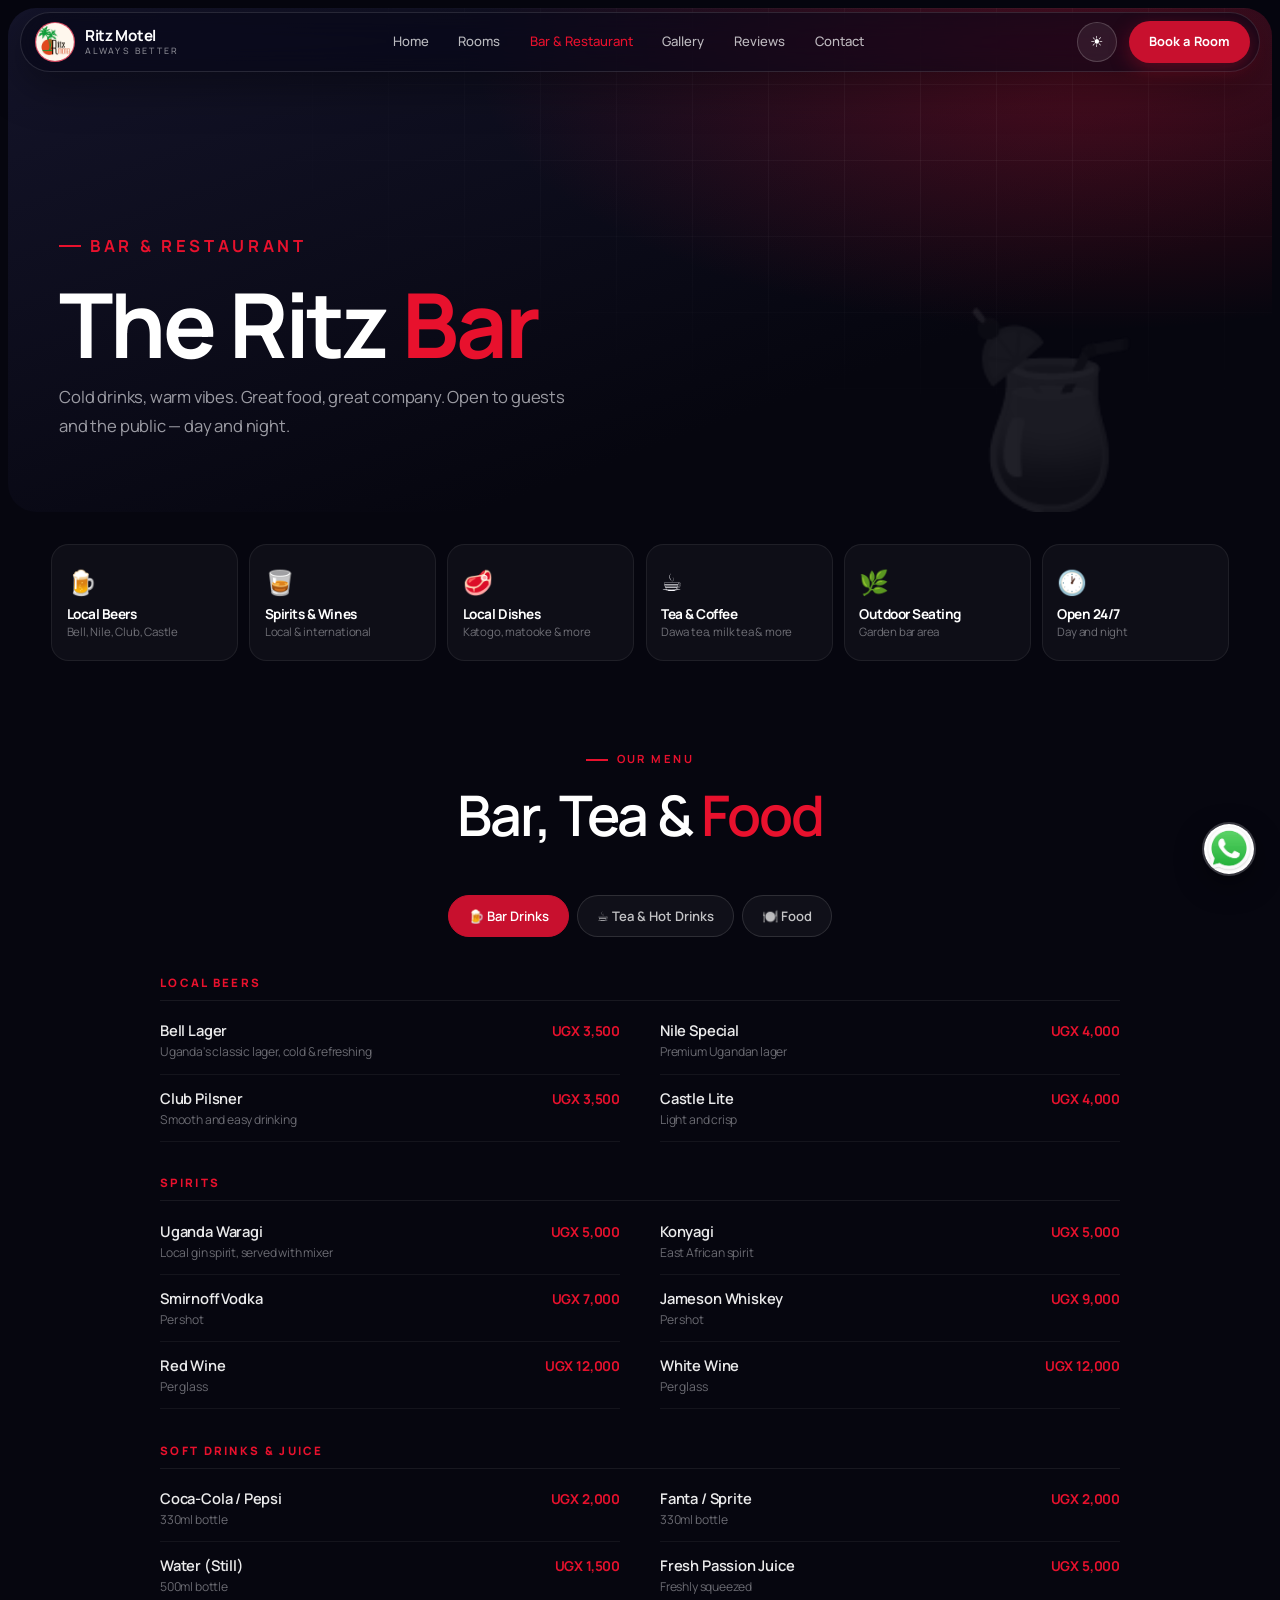
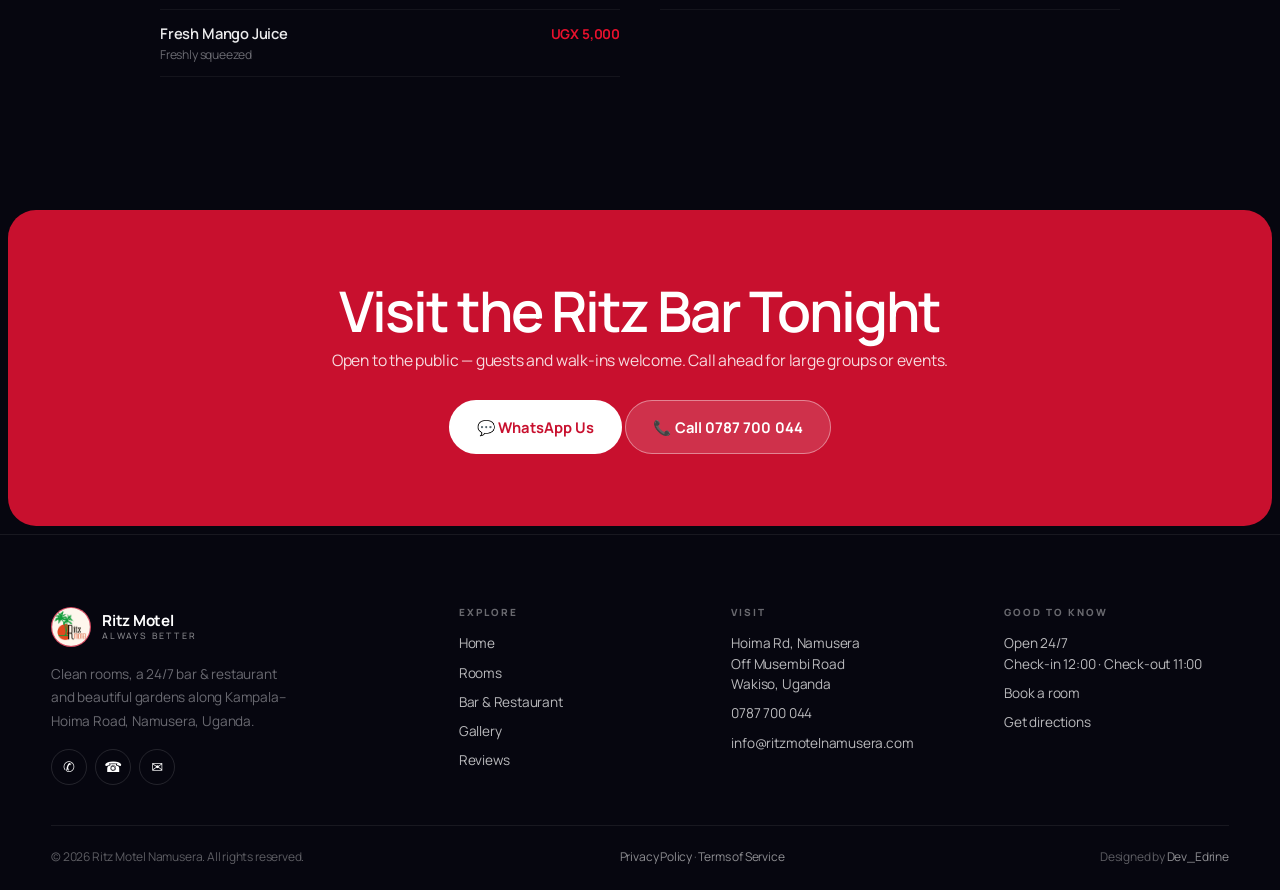
==== commit 0e9d35ed: "Add light/dark theme toggle with dark as default - New light palette via html[data-theme=light] (sam" ====
--- a/bar.html
+++ b/bar.html
@@ -16,6 +16,19 @@
 <link rel="preconnect" href="https://fonts.googleapis.com">
 <link rel="preconnect" href="https://fonts.gstatic.com" crossorigin>
 <link href="https://fonts.googleapis.com/css2?family=Manrope:wght@400;500;600;700;800&display=swap" rel="stylesheet">
+<script>
+(function () {
+  var t = 'dark';
+  try { t = localStorage.getItem('ritz-theme') || 'dark'; } catch (e) {}
+  document.documentElement.setAttribute('data-theme', t);
+})();
+function toggleTheme() {
+  var root = document.documentElement;
+  var next = root.getAttribute('data-theme') === 'light' ? 'dark' : 'light';
+  root.setAttribute('data-theme', next);
+  try { localStorage.setItem('ritz-theme', next); } catch (e) {}
+}
+</script>
 <link rel="stylesheet" href="style.css">
 </head>
 <body>
@@ -34,6 +47,9 @@
     <li><a href="reviews.html">Reviews</a></li>
     <li><a href="index.html#contact">Contact</a></li>
   </ul>
+  <button class="theme-toggle" onclick="toggleTheme()" aria-label="Toggle dark and light mode" title="Toggle dark / light mode">
+    <span class="tt-sun" aria-hidden="true">☀</span><span class="tt-moon" aria-hidden="true">☾</span>
+  </button>
   <a href="book.html" class="nav-cta">Book a Room</a>
   <button class="nav-toggle" aria-label="Menu" onclick="document.getElementById('navLinks').classList.toggle('open')">☰</button>
 </nav>
--- a/style.css
+++ b/style.css
@@ -1933,3 +1933,374 @@
     transition-duration: 0.01ms !important;
   }
 }
+
+/* =========================================================
+   THEME TOGGLE
+========================================================= */
+.theme-toggle {
+  flex-shrink: 0;
+  width: 40px;
+  height: 40px;
+  border-radius: 50%;
+  border: 1px solid rgba(255, 255, 255, 0.18);
+  background: rgba(255, 255, 255, 0.07);
+  color: #fff;
+  font-family: inherit;
+  font-size: 0.95rem;
+  line-height: 1;
+  cursor: pointer;
+  display: inline-flex;
+  align-items: center;
+  justify-content: center;
+  transition: background .2s, border-color .2s, color .2s, transform .2s;
+}
+.theme-toggle:hover { background: rgba(255, 255, 255, 0.14); transform: translateY(-1px); }
+.theme-toggle .tt-sun, .theme-toggle .tt-moon { display: none; line-height: 1; }
+html[data-theme="light"] .theme-toggle .tt-moon { display: block; }
+html[data-theme="light"] .theme-toggle {
+  border-color: rgba(10, 10, 20, 0.15);
+  background: rgba(10, 10, 20, 0.05);
+  color: var(--text);
+}
+html[data-theme="light"] .theme-toggle:hover { background: rgba(10, 10, 20, 0.1); }
+/* default (dark) icon */
+html:not([data-theme="light"]) .theme-toggle .tt-sun { display: block; }
+
+@media (max-width: 900px) {
+  .theme-toggle { margin-left: auto; }
+  .nav-toggle { margin-left: 0; }
+}
+
+/* =========================================================
+   LIGHT THEME — html[data-theme="light"]
+   Same layout, light palette. Dark stays the default.
+========================================================= */
+html[data-theme="light"] {
+  --ink: #F4F4F7;
+  --ink-2: #FFFFFF;
+  --ink-3: #EAEAF0;
+  --paper: #FFFFFF;
+  --paper-2: #FAFAFC;
+  --cream: #FAF6F2;
+  --off-white: #FFFFFF;
+
+  --text: #0A0A14;
+  --text-soft: #55556B;
+  --muted: rgba(10, 10, 20, 0.64);
+  --muted-2: rgba(10, 10, 20, 0.46);
+
+  --border: #E4E4EC;
+  --line-dark: rgba(10, 10, 20, 0.12);
+  --line-dark-soft: rgba(10, 10, 20, 0.07);
+}
+
+html[data-theme="light"] body { background: var(--ink); color: var(--text); }
+
+/* ── nav ─────────────────────────────────────────────── */
+html[data-theme="light"] nav {
+  background: rgba(255, 255, 255, 0.8);
+  border-color: rgba(10, 10, 20, 0.09);
+  box-shadow: 0 14px 40px rgba(10, 10, 20, 0.1);
+}
+html[data-theme="light"] .logo-text { color: var(--text); }
+html[data-theme="light"] .logo-text span { color: var(--text-soft); }
+html[data-theme="light"] .nav-links a { color: rgba(10, 10, 20, 0.7); }
+html[data-theme="light"] .nav-links a:hover { color: var(--text); background: rgba(10, 10, 20, 0.06); }
+html[data-theme="light"] .nav-links a[style*="var(--red)"] { color: var(--red) !important; }
+html[data-theme="light"] .nav-toggle {
+  background: rgba(10, 10, 20, 0.05);
+  border-color: rgba(10, 10, 20, 0.14);
+  color: var(--text);
+}
+
+/* ── buttons ─────────────────────────────────────────── */
+html[data-theme="light"] .btn-ghost {
+  background: rgba(10, 10, 20, 0.04);
+  border-color: rgba(10, 10, 20, 0.22);
+  color: var(--text);
+}
+html[data-theme="light"] .btn-ghost:hover { background: var(--text); color: #fff; border-color: var(--text); }
+
+/* ── about ───────────────────────────────────────────── */
+html[data-theme="light"] .about-text { color: var(--text); }
+html[data-theme="light"] .about-text h2 { color: var(--text); }
+html[data-theme="light"] .stat-box { background: #fff; border-color: var(--border); }
+html[data-theme="light"] .stat-box:hover { background: #fff; border-color: rgba(200, 16, 46, 0.35); }
+html[data-theme="light"] .stat-box .num { color: var(--text); }
+html[data-theme="light"] .stat-box .lbl { color: var(--text-soft); }
+
+/* ── rooms ───────────────────────────────────────────── */
+html[data-theme="light"] .rooms-collection { background: var(--ink); }
+html[data-theme="light"] .rooms-header h2 { color: var(--text); }
+html[data-theme="light"] .room-card {
+  background: #fff;
+  border-color: var(--border);
+  box-shadow: 0 2px 10px rgba(10, 10, 20, 0.04);
+}
+html[data-theme="light"] .room-card:hover {
+  border-color: rgba(200, 16, 46, 0.45);
+  box-shadow: 0 24px 50px rgba(10, 10, 20, 0.14);
+}
+html[data-theme="light"] .room-content h3 { color: var(--text); }
+html[data-theme="light"] .amenity { color: rgba(10, 10, 20, 0.72); }
+html[data-theme="light"] .room-price { color: var(--text); }
+html[data-theme="light"] .room-footer { border-top-color: var(--border); }
+html[data-theme="light"] .rooms-cta { background: #fff; border-color: var(--border); }
+html[data-theme="light"] .rooms-cta .btn-outline { border-color: rgba(10, 10, 20, 0.2); color: var(--text); }
+html[data-theme="light"] .rooms-cta .btn-outline:hover { background: var(--text); color: #fff; border-color: var(--text); }
+
+/* ── reviews ─────────────────────────────────────────── */
+html[data-theme="light"] .reviews { background: var(--paper); }
+html[data-theme="light"] .review-card {
+  background: #fff;
+  border-color: var(--border);
+  box-shadow: 0 6px 18px rgba(10, 10, 20, 0.05);
+}
+html[data-theme="light"] .review-card:hover { box-shadow: 0 18px 40px rgba(10, 10, 20, 0.12); }
+html[data-theme="light"] .reviews-overall { background: #fff; box-shadow: 0 6px 18px rgba(10, 10, 20, 0.05); }
+
+/* ── review form ─────────────────────────────────────── */
+html[data-theme="light"] .review-form-wrap { background: var(--ink); }
+html[data-theme="light"] .review-form-wrap .sec-head h2 { color: var(--text); }
+html[data-theme="light"] .rf-card { background: #fff; border-color: var(--border); box-shadow: 0 20px 50px rgba(10, 10, 20, 0.07); }
+html[data-theme="light"] .rf-rating-label { color: var(--text-soft); }
+html[data-theme="light"] .star-picker .sp-star { color: rgba(10, 10, 20, 0.18); }
+html[data-theme="light"] .star-picker .sp-star.lit { color: var(--gold); }
+html[data-theme="light"] .rf-rating-text { color: var(--text-soft); }
+html[data-theme="light"] .rf-field label { color: var(--text-soft); }
+html[data-theme="light"] .rf-field input,
+html[data-theme="light"] .rf-field textarea {
+  background-color: #F7F7FA;
+  border-color: var(--border);
+  color: var(--text);
+}
+html[data-theme="light"] .rf-field input::placeholder,
+html[data-theme="light"] .rf-field textarea::placeholder { color: rgba(10, 10, 20, 0.35); }
+html[data-theme="light"] .rf-field input:focus,
+html[data-theme="light"] .rf-field textarea:focus { border-color: var(--red); background: #fff; }
+html[data-theme="light"] .rf-msg.ok { color: #1B7A33; background: #E8F5E9; border-color: #B7E0BE; }
+html[data-theme="light"] .rf-msg.err { color: #B00020; background: #FDECEA; border-color: #F3B9C0; }
+
+/* ── booking form ────────────────────────────────────── */
+html[data-theme="light"] .booking-form-section { background: var(--ink); }
+html[data-theme="light"] .booking-form-section::before { opacity: 0.45; }
+html[data-theme="light"] .booking-form-section .sec-head h2 { color: var(--text); }
+html[data-theme="light"] .bf-card {
+  background: #fff;
+  border-color: var(--border);
+  box-shadow: 0 24px 60px rgba(10, 10, 20, 0.08);
+}
+html[data-theme="light"] .bf-field label { color: var(--text-soft); }
+html[data-theme="light"] .bf-field input,
+html[data-theme="light"] .bf-field select,
+html[data-theme="light"] .bf-field textarea {
+  background-color: #F7F7FA;
+  border-color: var(--border);
+  color: var(--text);
+}
+html[data-theme="light"] .bf-field input::placeholder,
+html[data-theme="light"] .bf-field textarea::placeholder { color: rgba(10, 10, 20, 0.35); }
+html[data-theme="light"] .bf-field input:focus,
+html[data-theme="light"] .bf-field select:focus,
+html[data-theme="light"] .bf-field textarea:focus { border-color: var(--red); background: #fff; }
+html[data-theme="light"] .bf-field select {
+  background-image: url("data:image/svg+xml,%3Csvg xmlns='http://www.w3.org/2000/svg' width='12' height='8' viewBox='0 0 12 8'%3E%3Cpath d='M1 1l5 5 5-5' stroke='%230a0a14' stroke-opacity='.55' stroke-width='1.5' fill='none'/%3E%3C/svg%3E");
+  background-repeat: no-repeat;
+  background-position: right 16px center;
+  background-size: auto;
+}
+html[data-theme="light"] .bf-field select option { background: #fff; color: var(--text); }
+html[data-theme="light"] .bf-field input[type="date"] { color-scheme: light; }
+html[data-theme="light"] .bf-note { color: var(--text-soft); }
+html[data-theme="light"] .bf-msg.ok { color: #1B7A33; background: #E8F5E9; border-color: #B7E0BE; }
+html[data-theme="light"] .bf-msg.err { color: #B00020; background: #FDECEA; border-color: #F3B9C0; }
+
+/* ── coming soon ─────────────────────────────────────── */
+html[data-theme="light"] .coming-soon { background: var(--ink); }
+html[data-theme="light"] .coming-soon .sec-head h2 { color: var(--text); }
+html[data-theme="light"] .cs-card { background: #fff; border-color: var(--border); }
+html[data-theme="light"] .cs-card::before { opacity: 0.4; }
+html[data-theme="light"] .cs-card h3 { color: var(--text); }
+
+/* ── gardens ─────────────────────────────────────────── */
+html[data-theme="light"] .gardens-section { background: var(--ink); }
+html[data-theme="light"] .gardens-section .sec-head h2 { color: var(--text) !important; }
+html[data-theme="light"] .gardens-section .sec-head > p:last-child { color: var(--muted) !important; }
+html[data-theme="light"] .gd-item { background: #E6E6EC; }
+
+/* ── bar (home) ──────────────────────────────────────── */
+html[data-theme="light"] .bar-section { background: var(--ink); }
+html[data-theme="light"] .main-menu-btn { background: #fff; border-color: var(--border); color: var(--text); }
+html[data-theme="light"] .main-menu-btn:hover { border-color: rgba(200, 16, 46, 0.5); background: #fff; }
+html[data-theme="light"] .menu-wrapper .menu-panel {
+  background: #fff;
+  border-color: var(--border);
+  box-shadow: 0 20px 50px rgba(10, 10, 20, 0.08);
+}
+html[data-theme="light"] .menu-title { color: var(--text); }
+html[data-theme="light"] .menu-subtitle { color: var(--text-soft); }
+html[data-theme="light"] .category-btn { color: var(--text); }
+html[data-theme="light"] .category-content .menu-item { border-bottom-color: var(--border); }
+html[data-theme="light"] .category-content .menu-item strong { color: var(--text); }
+html[data-theme="light"] .category-content .menu-item small { color: var(--text-soft); }
+html[data-theme="light"] .close-menu { background: #F4F4F7; border-color: var(--border); color: var(--text); }
+html[data-theme="light"] .close-menu:hover { background: #ECECF2; }
+html[data-theme="light"] .menu-card { background: #fff; border-color: var(--border); }
+html[data-theme="light"] .menu-card.featured {
+  background: linear-gradient(170deg, rgba(200, 16, 46, 0.07), #fff);
+  border-color: rgba(200, 16, 46, 0.4);
+}
+html[data-theme="light"] .menu-card h3 { color: var(--text); }
+html[data-theme="light"] .menu-items li { color: var(--text-soft); }
+html[data-theme="light"] .bar-atmosphere h3 { color: var(--text); }
+html[data-theme="light"] .atmosphere-item { background: #fff; border-color: var(--border); }
+html[data-theme="light"] .atmosphere-item h4 { color: var(--text); }
+
+/* ── contact ─────────────────────────────────────────── */
+html[data-theme="light"] .c-card { box-shadow: 0 6px 18px rgba(10, 10, 20, 0.04); }
+
+/* ── cta band ────────────────────────────────────────── */
+html[data-theme="light"] .cta-band { background: var(--ink); }
+html[data-theme="light"] .cta-band::before { opacity: 0.35; }
+html[data-theme="light"] .cta-band h2 { color: var(--text); }
+
+/* ── footer ──────────────────────────────────────────── */
+html[data-theme="light"] footer {
+  background: #fff;
+  border-top-color: var(--border);
+  color: var(--text-soft);
+}
+html[data-theme="light"] .footer-grid { border-bottom-color: var(--border); }
+html[data-theme="light"] .footer-brand p { color: var(--text-soft); }
+html[data-theme="light"] .footer-col h5 { color: rgba(10, 10, 20, 0.45); }
+html[data-theme="light"] .footer-col a,
+html[data-theme="light"] .footer-col p { color: rgba(10, 10, 20, 0.75); }
+html[data-theme="light"] .footer-col a:hover { color: var(--red); }
+html[data-theme="light"] .footer-bottom { color: rgba(10, 10, 20, 0.45); }
+html[data-theme="light"] .footer-bottom a { color: rgba(10, 10, 20, 0.65); }
+html[data-theme="light"] .footer-bottom a:hover { color: var(--text); }
+html[data-theme="light"] .footer-social a { border-color: var(--border); color: var(--text); }
+
+/* ── page hero (inner pages) ─────────────────────────── */
+html[data-theme="light"] .page-hero {
+  background:
+    radial-gradient(80% 90% at 85% 10%, rgba(200, 16, 46, 0.16) 0%, transparent 60%),
+    linear-gradient(160deg, #FFFFFF 0%, #EDEDF3 70%);
+}
+html[data-theme="light"] .page-hero::before {
+  background-image:
+    linear-gradient(rgba(10, 10, 20, 0.06) 1px, transparent 1px),
+    linear-gradient(90deg, rgba(10, 10, 20, 0.06) 1px, transparent 1px);
+}
+html[data-theme="light"] .page-hero-content h1 { color: var(--text); }
+html[data-theme="light"] .page-hero-content p { color: var(--text-soft); }
+html[data-theme="light"] .page-hero-deco { opacity: 0.07; }
+
+/* ── room detail page ────────────────────────────────── */
+html[data-theme="light"] .room-detail { background: var(--ink); }
+html[data-theme="light"] .room-detail-text { color: var(--text); }
+html[data-theme="light"] .rd-title { color: var(--text); }
+html[data-theme="light"] .rd-desc { color: var(--text-soft); }
+html[data-theme="light"] .rd-amenity { background: #fff; border-color: var(--border); color: rgba(10, 10, 20, 0.75); }
+html[data-theme="light"] .rd-badge { background: #FDECEA; border-color: #F3B9C0; color: #B00020; }
+html[data-theme="light"] .room-divider { border-top-color: var(--border); }
+
+/* ── bar page ────────────────────────────────────────── */
+html[data-theme="light"] .bhs-item { background: #fff; border-color: var(--border); }
+html[data-theme="light"] .bhs-item h4 { color: var(--text); }
+html[data-theme="light"] .menu-section { background: var(--ink); }
+html[data-theme="light"] .menu-section .sec-head h2 { color: var(--text); }
+html[data-theme="light"] .menu-tab { background: #fff; border-color: var(--border); color: rgba(10, 10, 20, 0.7); }
+html[data-theme="light"] .menu-tab:hover { border-color: rgba(200, 16, 46, 0.55); color: var(--text); }
+html[data-theme="light"] .menu-tab.active { background: var(--red); border-color: var(--red); color: #fff; }
+html[data-theme="light"] .menu-cat h3 { border-bottom-color: var(--border); }
+html[data-theme="light"] .menu-item { border-bottom-color: var(--border); }
+html[data-theme="light"] .mi-name { color: var(--text); }
+html[data-theme="light"] .mi-desc { color: var(--text-soft); }
+
+/* ── gallery ─────────────────────────────────────────── */
+html[data-theme="light"] .gallery-section { background: var(--ink); }
+html[data-theme="light"] .gf-btn { background: #fff; border-color: var(--border); color: rgba(10, 10, 20, 0.7); }
+html[data-theme="light"] .gf-btn:hover { border-color: rgba(200, 16, 46, 0.55); color: var(--text); }
+html[data-theme="light"] .gf-btn.active { background: var(--red); border-color: var(--red); color: #fff; }
+html[data-theme="light"] .g-item { background: #E6E6EC; }
+html[data-theme="light"] .g-placeholder { background: #E6E6EC; color: var(--text-soft); }
+html[data-theme="light"] .gallery-note { color: var(--text-soft); }
+
+/* ── booking confirmed ───────────────────────────────── */
+html[data-theme="light"] .confirmed-wrap {
+  background:
+    radial-gradient(60% 60% at 50% 20%, rgba(200, 16, 46, 0.12) 0%, transparent 65%),
+    var(--ink);
+}
+html[data-theme="light"] .confirmed-card { background: #fff; border-color: var(--border); box-shadow: 0 30px 80px rgba(10, 10, 20, 0.12); }
+html[data-theme="light"] .confirmed-card h1 { color: var(--text); }
+html[data-theme="light"] .confirmed-btns .btn-outline-red { border-color: rgba(10, 10, 20, 0.2); color: var(--text); }
+html[data-theme="light"] .confirmed-btns .btn-outline-red:hover { background: var(--text); color: #fff; border-color: var(--text); }
+
+/* ── legal pages ─────────────────────────────────────── */
+html[data-theme="light"] .legal-body h2,
+html[data-theme="light"] .legal-body strong { color: var(--text); }
+
+/* ── nina chat ───────────────────────────────────────── */
+html[data-theme="light"] .nina-window { background: #fff; border-color: var(--border); box-shadow: 0 24px 70px rgba(10, 10, 20, 0.2); }
+html[data-theme="light"] .nina-msgs { background: #FAFAFC; }
+html[data-theme="light"] .msg.bot { background: #F0F0F5; color: var(--text); }
+html[data-theme="light"] .msg-time { color: var(--text-soft); }
+html[data-theme="light"] .nina-quick { background: #fff; border-top-color: var(--border); }
+html[data-theme="light"] .q-chip { background: #F2F2F6; color: var(--text); border-color: var(--border); }
+html[data-theme="light"] .q-chip:hover { background: #E9E9EF; }
+html[data-theme="light"] .nina-input-row { background: #fff; border-top-color: var(--border); }
+html[data-theme="light"] .nina-input { background: #F7F7FA; border-color: var(--border); color: var(--text); }
+html[data-theme="light"] .nina-input::placeholder { color: var(--text-soft); }
+
+/* ── mobile nav ──────────────────────────────────────── */
+html[data-theme="light"] .nav-links.open {
+  background: #fff;
+  border-color: var(--border);
+  box-shadow: 0 24px 60px rgba(10, 10, 20, 0.15);
+}
+html[data-theme="light"] .nav-links.open a { color: rgba(10, 10, 20, 0.75); }
+html[data-theme="light"] .nav-links.open a:hover { background: rgba(10, 10, 20, 0.05); color: var(--text); }
+
+/* ── light-theme contrast fixes ──────────────────────── */
+.bf-note .bf-ok { color: #4ADE80; font-weight: 700; }
+.bf-note .bf-warn { color: #FF97A4; font-weight: 700; }
+html[data-theme="light"] .bf-note .bf-ok { color: #1B7A33; }
+html[data-theme="light"] .bf-note .bf-warn { color: #B00020; }
+
+/* ghost button stays readable on the photo hero */
+html[data-theme="light"] .hero .btn-ghost {
+  background: rgba(255, 255, 255, 0.1);
+  border-color: rgba(255, 255, 255, 0.32);
+  color: #fff;
+}
+html[data-theme="light"] .hero .btn-ghost:hover { background: #fff; color: var(--text); border-color: #fff; }
+
+/* booking-confirmed status */
+html[data-theme="light"] .status-box { background: #E8F5E9; border-color: #B7E0BE; }
+html[data-theme="light"] .status-box p { color: #1B7A33; }
+
+/* room detail image placeholder */
+html[data-theme="light"] .room-detail-img { background: #E6E6EC; }
+
+/* ── rooms page: coming soon card ────────────────────── */
+.coming-soon-card {
+  max-width: 1080px;
+  margin: 72px auto 0;
+  padding: 48px;
+  background: rgba(255, 255, 255, 0.035);
+  border: 1px dashed rgba(255, 255, 255, 0.2);
+  border-radius: 20px;
+  text-align: center;
+}
+.coming-soon-card h2 { font-size: clamp(1.7rem, 4vw, 2.4rem); color: #fff; margin: 10px 0 16px; }
+.coming-soon-card h2 em { color: var(--red-bright); font-style: normal; }
+.cs-desc { color: var(--muted); max-width: 480px; margin: 0 auto 24px; line-height: 1.8; }
+.cs-feats { display: flex; gap: 24px; justify-content: center; flex-wrap: wrap; }
+.cs-feat { display: flex; align-items: center; gap: 10px; color: var(--muted); font-size: 14px; }
+.cs-feat > span:first-child { font-size: 32px; }
+
+html[data-theme="light"] .coming-soon-card { background: #fff; border-color: var(--border); box-shadow: 0 10px 30px rgba(10, 10, 20, 0.05); }
+html[data-theme="light"] .coming-soon-card h2 { color: var(--text); }
+html[data-theme="light"] .coming-soon-card h2 em { color: var(--red); }
